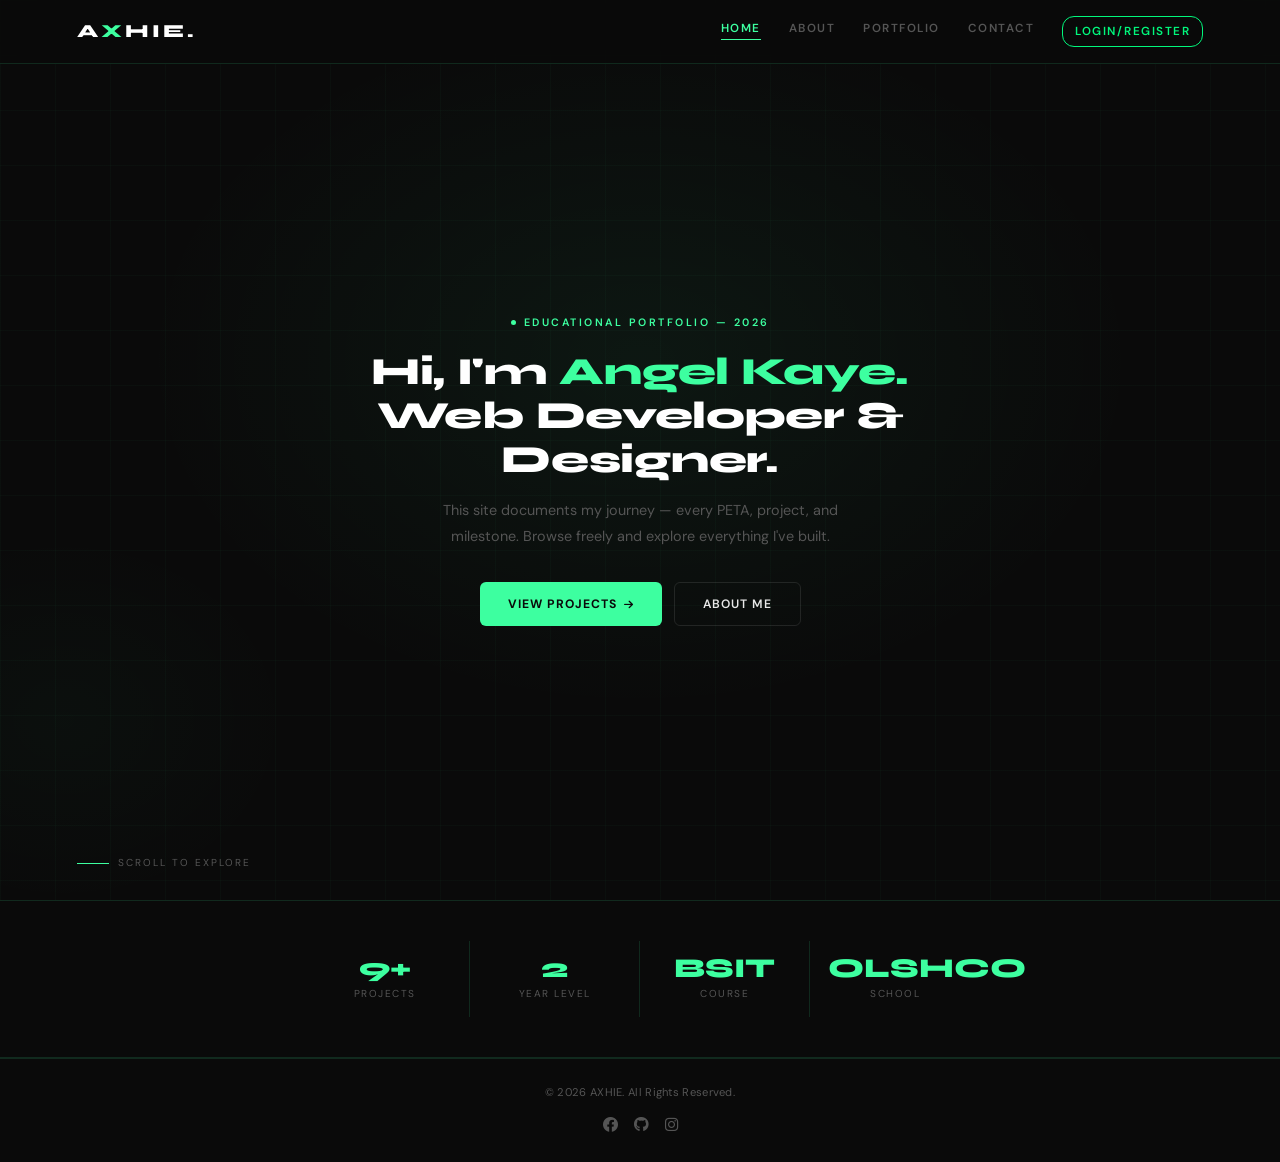
==== index.html @ a35c0988 "Fix: move files to root, remove nested folder" ====
<!DOCTYPE html>
<html lang="en">
<head>
  <meta charset="UTF-8">
  <meta name="viewport" content="width=device-width, initial-scale=1.0">
  <title>AXHIE — Home</title>
  <link rel="stylesheet" href="style.css">
  <link rel="stylesheet" href="https://cdnjs.cloudflare.com/ajax/libs/font-awesome/6.0.0/css/all.min.css">
</head>
<body>

  <nav class="navbar">
    <div class="logo">A<span>X</span>HIE.</div>
    <button class="menu-toggle" id="mobile-menu" aria-label="Menu">
      <i class="fas fa-bars"></i>
    </button>
    <ul id="nav-list">
      <li><a href="index.html" class="active">Home</a></li>
      <li><a href="about.html">About</a></li>
      <li><a href="portfolio.html">Portfolio</a></li>
      <li><a href="contact.html">Contact</a></li>
      <li><a href="register.html" class="login-btn" id="authBtn">Login/Register</a></li>
    </ul>
  </nav>

  <section class="main main-center">
    <div class="hero-bg"></div>

    <div class="info info-center">
      <div class="eyebrow">
        <span class="eyebrow-dot"></span>
        Educational Portfolio — 2026
      </div>
      <h1>Hi, I'm <span>Angel Kaye.</span><br>Web Developer &amp; Designer.</h1>
      <p>This site documents my journey — every PETA, project, and milestone. Browse freely and explore everything I've built.</p>
      <div class="hero-actions hero-actions-center">
        <a href="portfolio.html" class="btn-primary">
          View Projects <i class="fas fa-arrow-right"></i>
        </a>
        <a href="about.html" class="btn-outline">About Me</a>
      </div>
    </div>

    <div class="scroll-hint">
      <div class="scroll-line"></div>
      Scroll to explore
    </div>
  </section>

  <div class="stats-strip">
    <div class="stat-item">
      <div class="stat-num">9+</div>
      <div class="stat-label">Projects</div>
    </div>
    <div class="stat-item">
      <div class="stat-num">2</div>
      <div class="stat-label">Year Level</div>
    </div>
    <div class="stat-item">
      <div class="stat-num">BSIT</div>
      <div class="stat-label">Course</div>
    </div>
    <div class="stat-item">
      <div class="stat-num">OLSHCO</div>
      <div class="stat-label">School</div>
    </div>
  </div>

  <footer>
    <p>&copy; 2026 AXHIE. All Rights Reserved.</p>
    <div class="socials">
      <a href="https://www.facebook.com/profile.php?id=61567807212645" target="_blank" rel="noopener" aria-label="Facebook">
        <i class="fab fa-facebook"></i>
      </a>
      <a href="https://github.com/kxaehyy" target="_blank" rel="noopener" aria-label="GitHub">
        <i class="fab fa-github"></i>
      </a>
      <a href="https://www.instagram.com/ngl.ky" target="_blank" rel="noopener" aria-label="Instagram">
        <i class="fab fa-instagram"></i>
      </a>
    </div>
  </footer>

  <script>
    document.addEventListener("DOMContentLoaded", () => {
      const observer = new IntersectionObserver(entries => {
        entries.forEach((e, i) => {
          if (e.isIntersecting) {
            setTimeout(() => {
              e.target.style.opacity = "1";
              e.target.style.transform = "translateY(0)";
            }, i * 80);
            observer.unobserve(e.target);
          }
        });
      }, { threshold: 0.1 });

      document.querySelectorAll(".stat-item").forEach(el => {
        el.style.opacity = "0";
        el.style.transform = "translateY(16px)";
        el.style.transition = "opacity 0.5s ease, transform 0.5s ease";
        observer.observe(el);
      });
    });
  </script>
  <script src="script.js"></script>
</body>
</html>
---- style.css ----
@import url('https://fonts.googleapis.com/css2?family=DM+Sans:ital,wght@0,300;0,400;0,500;0,600;1,400&family=Syne:wght@700;800&display=swap');

:root {
  --black:       #0a0a0a;
  --dark:        #101010;
  --surface:     #161616;
  --surface2:    #1c1c1c;
  --mint:        #3dffa0;
  --mint-dim:    #1a7a4a;
  --mint-soft:   rgba(61, 255, 160, 0.07);
  --mint-border: rgba(61, 255, 160, 0.13);
  --text:        #e8e8e8;
  --muted:       #555;
  --white:       #ffffff;
}

*, *::before, *::after { margin: 0; padding: 0; box-sizing: border-box; }
html { scroll-behavior: smooth; }

body {
    background: var(--black);
    color: var(--text);
    font-family: 'DM Sans', sans-serif;
    font-size: 14px;
    line-height: 1.65;
    overflow-x: hidden;
    -webkit-font-smoothing: antialiased;
}

.navbar {
    position: fixed; 
    top: 0; 
    width: 100%;
    padding: 16px 6%;
    display: flex; 
    justify-content: space-between; 
    align-items: center;
    background: rgba(10,10,10,0.92);
    backdrop-filter: blur(18px);
    z-index: 1000;
    border-bottom: 1px solid var(--mint-border);
}

.logo {
    font-family: 'Syne', sans-serif;
    font-size: 1.15rem; font-weight: 800;
    letter-spacing: 3px; color: var(--white); text-decoration: none;
}

.logo span { 
    color: var(--mint); 
}

.navbar ul { 
    display: flex; 
    gap: 28px; 
    list-style: none;
}

.navbar ul li a {
    color: var(--muted); 
    font-size: 0.73rem; 
    font-weight: 600;
    letter-spacing: 1.5px; 
    text-transform: uppercase;
    text-decoration: none; 
    position: relative; 
    transition: color 0.25s;
}

.navbar ul li a.login-btn {
    color: #01f77c;
    border: 1.5px solid #01f77c;
    padding: 5px 12px;
    border-radius: 12px;
    display: inline-flex;
    align-items: center;
    gap: 5px;
    transition: 0.3s ease;
}

.navbar ul li a.login-btn:hover {
    background-color: #01f77c;
    color: #1a1a1a;
}

.navbar ul li a.login-btn::after { display: none; }

.navbar ul li a::after {
    content: ''; 
    position: absolute; 
    bottom: -4px; left: 0;
    width: 0; 
    height: 1px; 
    background: var(--mint); 
    transition: width 0.3s;
}

.navbar ul li a:hover,
.navbar ul li a.active { 
    color: var(--mint); 
}

.navbar ul li a:hover::after,
.navbar ul li a.active::after { 
    width: 100%; 
}

.menu-toggle {
    display: none; 
    background: none; 
    border: none;
    color: var(--text); 
    font-size: 1rem; 
    cursor: pointer; 
    padding: 4px;
}

.main {
    min-height: 100vh;
    display: flex;
    flex-direction: column;
    justify-content: center;
    align-items: center;
    text-align: center;
    padding: 120px 6% 80px;
    position: relative; overflow: hidden;
}

.hero-bg {
    position: absolute; 
    inset: 0; 
    pointer-events: none;
    background:
      radial-gradient(ellipse 60% 60% at 50% 40%, rgba(61,255,160,0.055) 0%, transparent 65%),
      radial-gradient(ellipse 30% 35% at 5%  80%, rgba(61,255,160,0.025) 0%, transparent 60%);
}

.hero-bg::before {
    content: ''; 
    position: absolute; 
    inset: 0;
    background-image:
      linear-gradient(rgba(61,255,160,0.022) 1px, transparent 1px),
      linear-gradient(90deg, rgba(61,255,160,0.022) 1px, transparent 1px);
    background-size: 55px 55px;
}

.info {
    z-index: 1;
    max-width: 620px;
    display: flex; 
    flex-direction: column; 
    align-items: center;
    animation: fadeUp 0.8s ease both;
}

.info h1 {
    font-family: 'Syne', sans-serif;
    font-size: 2.4rem; 
    font-weight: 800;
    line-height: 1.15; 
    letter-spacing: -0.3px;
    color: var(--white); 
    margin-bottom: 16px;
}

.info h1 span { 
    color: var(--mint); 
}

.info > p {
    font-size: 0.9rem; 
    line-height: 1.8;
    color: var(--muted); 
    max-width: 460px; 
    margin-bottom: 32px;
}

.hero-actions {
    display: flex; 
    gap: 12px; 
    flex-wrap: wrap; 
    justify-content: center;
}

.scroll-hint {
    position: absolute; 
    bottom: 28px; 
    left: 6%;
    display: flex; 
    align-items: center; 
    gap: 9px;
    color: var(--muted); 
    font-size: 0.63rem;
    letter-spacing: 2px; 
    text-transform: uppercase; 
    z-index: 1;
}

.scroll-line {
    width: 32px; 
    height: 1px; 
    background: var(--mint);
    animation: scrollPulse 2s ease-in-out infinite;
}

.about-hero {
    min-height: 100vh;
    display: grid;
    grid-template-columns: 1fr 380px;
    align-items: center;
    gap: 60px;
    padding: 120px 6% 72px;
    position: relative; overflow: hidden;
}

.about-hero::before {
    content: ''; 
    position: absolute; 
    inset: 0;
    background:
      radial-gradient(ellipse 55% 60% at 78% 45%, rgba(61,255,160,0.055) 0%, transparent 65%),
      radial-gradient(ellipse 30% 35% at 5%  80%, rgba(61,255,160,0.025) 0%, transparent 60%);
    pointer-events: none;
}

.about-hero::after {
    content: ''; 
    position: absolute; 
    inset: 0;
    background-image:
      linear-gradient(rgba(61,255,160,0.02) 1px, transparent 1px),
      linear-gradient(90deg, rgba(61,255,160,0.02) 1px, transparent 1px);
    background-size: 55px 55px; pointer-events: none;
}

.about-intro {
    z-index: 1; 
    animation: fadeUp 0.8s ease both;
}

.about-intro h1 {
    font-family: 'Syne', sans-serif;
    font-size: 2.2rem; 
    font-weight: 800;
    color: var(--white); 
    line-height: 1.12;
    letter-spacing: -0.3px; 
    margin-bottom: 8px;
}

.about-intro h1 span { 
    color: var(--mint); 
}

.about-intro .school-tag {
    display: inline-flex; 
    align-items: center; 
    gap: 7px;
    font-size: 0.7rem; 
    font-weight: 600; 
    letter-spacing: 2px;
    text-transform: uppercase; 
    color: var(--mint);
    opacity: 0.8; 
    margin-bottom: 22px;
}

.about-intro p {
    font-size: 0.88rem; 
    line-height: 1.85;
    color: var(--muted); 
    max-width: 480px; 
    margin-bottom: 14px;
}

.about-intro .hero-actions {  
    margin-top: 28px; 
    justify-content: flex-start; 
}

.about-visual {
    position: relative;
    display: flex; 
    justify-content: center; 
    align-items: center;
    z-index: 1; 
    animation: fadeUp 1s ease 0.2s both;
}

.about-photo-wrap {
    position: relative;  
    width: 290px; 
    height: 340px;
}

.about-photo-wrap::before,
.about-photo-wrap::after {
    content: ''; 
    position: absolute;
    width: 22px; 
    height: 22px;
    border-color: var(--mint); 
    border-style: solid;
    z-index: 2; 
    pointer-events: none;
}
.about-photo-wrap::before { 
    top: -6px; 
    left: -6px; 
    border-width: 2px 0 0 2px; 
}

.about-photo-wrap::after  { 
    bottom: -6px; 
    right: -6px; 
    border-width: 0 2px 2px 0; 
}

.about-photo-ring {
    position: absolute; 
    inset: 0;
    border-radius: 12px; 
    border: 1px solid var(--mint-border);
    pointer-events: none; 
    z-index: 1;
}

.about-photo-ring::before,
.about-photo-ring::after {
    content: ''; 
    position: absolute;
    width: 22px; 
    height: 22px;
    border-color: var(--mint); 
    border-style: solid;
}

.about-photo-ring::before { 
    top: -7px; 
    right: -7px; 
    border-width: 2px 2px 0 0; 
}

.about-photo-ring::after  { 
    bottom: -7px; 
    left: -7px; 
    border-width: 0 0 2px 2px; 
}

.about-photo-wrap img {
    width: 100%; 
    height: 100%;
    object-fit: cover; 
    object-position: top center;
    border-radius: 10px; 
    filter: grayscale(5%);
    transition: filter 0.4s, transform 0.4s;
    position: relative; 
    z-index: 1; 
    display: block;
}

.about-photo-wrap:hover img { 
    filter: grayscale(0%); 
    transform: scale(1.02); 
}

.about-chip {
    position: absolute;
    display: flex; 
    align-items: center; 
    gap: 8px;
    padding: 8px 14px;
    background: var(--surface); 
    border: 1px solid var(--mint-border);
    border-radius: 100px;
    font-size: 0.7rem; 
    font-weight: 600; 
    color: var(--text);
    white-space: nowrap; 
    z-index: 3;
    box-shadow: 0 8px 24px rgba(0,0,0,0.5);
    animation: floatChip 4s ease-in-out infinite;
}

.about-chip i { 
    color: var(--mint); 
    font-size: 0.68rem; 
}

.about-chip-top { 
    top: -20px; 
    left: -60px; 
    animation-delay: 0s; 
}

.about-chip-bottom { 
    bottom: -20px; 
    right: -44px; 
    animation-delay: 2s; 
}

.skills-section { 
    padding: 80px 6%; 
    background: var(--dark);
}

.skills-grid {
    display: grid;
    grid-template-columns: repeat(3, 1fr);
    gap: 14px; 
    margin-top: 40px;
}

.skill-card {
    background: var(--surface);
    border: 1px solid rgba(255,255,255,0.04);
    border-radius: 10px; 
    padding: 24px 20px;
    transition: all 0.28s; 
    position: relative; 
    overflow: hidden;
}

.skill-card::after {
    content: ''; 
    position: absolute; 
    top: 0; 
    left: 0;
    width: 3px; 
    height: 100%; 
    background: var(--mint);
    opacity: 0; 
    transition: opacity 0.3s;
}

.skill-card:hover { 
    border-color: var(--mint-border); 
    transform: translateY(-3px); 
    box-shadow: 0 12px 32px rgba(0,0,0,0.4); 
}

.skill-card:hover::after { 
    opacity: 1; 
}

.skill-top {
    display: flex; 
    align-items: center;
    justify-content: space-between; 
    margin-bottom: 14px;
}

.skill-icon-wrap {
    width: 36px; height: 36px;
    background: var(--mint-soft); 
    border: 1px solid var(--mint-border);
    border-radius: 8px;
    display: flex; 
    align-items: center; 
    justify-content: center;
    font-size: 1rem; 
    color: var(--mint);
}

.skill-pct {
    font-family: 'Syne', sans-serif;
    font-size: 1.2rem; 
    font-weight: 800; 
    color: var(--mint); 
    line-height: 1;
}

.skill-card h3 {
    font-family: 'Syne', sans-serif;
    font-size: 0.8rem; 
    font-weight: 700; 
    color: var(--white); 
    margin-bottom: 12px;
}

.skill-bar-bg {
    height: 3px; 
    background: rgba(255,255,255,0.06);
    border-radius: 3px; 
    overflow: hidden;
}

.skill-bar {
    height: 100%;
    background: linear-gradient(90deg, var(--mint-dim), var(--mint));
    border-radius: 3px; 
    width: 0;
    transition: width 1.3s cubic-bezier(0.4,0,0.2,1);
}

.skill-bar.animate { 
    width: var(--w); 
}

.interests-section { 
    padding: 72px 6% 80px; 
}

.interests-grid {
    display: flex; 
    flex-wrap: wrap; 
    gap: 10px; 
    margin-top: 36px;
}

.interest-pill {
    display: inline-flex;
    align-items: center;
    gap: 7px;
    padding: 9px 16px;
    background: var(--surface);
    border: 1px solid rgba(255, 255, 255, 0.05);
    border-radius: 100px;
    font-size: 0.76rem;
    color: var(--muted);
    font-weight: 500;
    transition: all 0.24s;
    cursor: default;
}

.interest-pill i {
    color: var(--mint);
    font-size: 0.68rem;
}

.interest-pill:hover {
    background: var(--mint);
    color: var(--black);
    border-color: var(--mint);
}

.interest-pill:hover i {
    color: var(--black);
}

.eyebrow {
    display: inline-flex;
    align-items: center;
    gap: 8px;
    font-size: 0.67rem;
    font-weight: 600;
    letter-spacing: 2.5px;
    text-transform: uppercase;
    color: var(--mint);
    margin-bottom: 18px;
}

.eyebrow-dot {
    width: 5px;
    height: 5px;
    border-radius: 50%;
    background: var(--mint);
    animation: pulse 2s ease-in-out infinite;
}

.section-label {
    display: flex;
    align-items: center;
    gap: 9px;
    font-size: 0.65rem;
    font-weight: 600;
    letter-spacing: 3px;
    text-transform: uppercase;
    color: var(--mint);
    margin-bottom: 8px;
}

.section-label::before {
    content: '';
    width: 18px;
    height: 1px;
    background: var(--mint);
}

.section-title {
    font-family: 'Syne', sans-serif;
    font-size: 1.9rem;
    font-weight: 800;
    letter-spacing: -0.2px;
    color: var(--white);
    line-height: 1.15;
    margin-bottom: 40px;
}

.section-title span {
    color: var(--mint);
}

.btn-primary {
    display: inline-flex;
    align-items: center;
    gap: 7px;
    padding: 11px 28px;
    background: var(--mint);
    color: var(--black);
    font-family: 'DM Sans', sans-serif;
    font-size: 0.76rem;
    font-weight: 700;
    letter-spacing: 1px;
    text-transform: uppercase;
    text-decoration: none;
    border-radius: 6px;
    transition: all 0.28s;
}

.btn-primary i {
    font-size: 0.65rem;
}

.btn-primary:hover {
    background: #fff;
    transform: translateY(-2px);
    box-shadow: 0 8px 22px rgba(61, 255, 160, 0.18);
}

.btn-outline {
    display: inline-flex;
    align-items: center;
    gap: 7px;
    padding: 11px 28px;
    background: transparent;
    color: var(--text);
    font-family: 'DM Sans', sans-serif;
    font-size: 0.76rem;
    font-weight: 600;
    letter-spacing: 1px;
    text-transform: uppercase;
    text-decoration: none;
    border: 1px solid rgba(255, 255, 255, 0.1);
    border-radius: 6px;
    transition: all 0.28s;
}

.btn-outline:hover {
    border-color: var(--mint);
    color: var(--mint);
    transform: translateY(-2px);
}

.stats-strip {
    display: flex;
    justify-content: center;
    flex-wrap: wrap;
    padding: 40px 6%;
    border-top: 1px solid var(--mint-border);
    border-bottom: 1px solid var(--mint-border);
}

.stat-item {
    flex: 1;
    text-align: center;
    padding: 14px 18px;
    border-right: 1px solid var(--mint-border);
    max-width: 170px;
    min-width: 110px;
}

.stat-item:last-child {
    border-right: none;
}

.stat-num {
    font-family: 'Syne', sans-serif;
    font-size: 1.7rem;
    font-weight: 800;
    color: var(--mint);
    line-height: 1;
    margin-bottom: 4px;
}

.stat-label {
    font-size: 0.63rem;
    color: var(--muted);
    letter-spacing: 1.5px;
    text-transform: uppercase;
}

.philosophy {
    text-align: center;
    padding: 40px 36px;
    background: var(--mint-soft);
    border: 1px solid var(--mint-border);
    border-radius: 10px;
}

.philosophy h4 {
    font-family: 'Syne', sans-serif;
    font-size: 0.63rem;
    color: var(--mint);
    text-transform: uppercase;
    letter-spacing: 3px;
    margin-bottom: 10px;
}

.philosophy p {
    font-size: 0.92rem;
    font-style: italic;
    color: var(--text);
    line-height: 1.7;
    max-width: 520px;
    margin: 0 auto;
}

.portfolio-header {
    padding: 130px 6% 56px;
    background: var(--dark);
    position: relative;
    overflow: hidden;
}

.portfolio-header::before {
    content: '';
    position: absolute;
    inset: 0;
    background: radial-gradient(ellipse 50% 60% at 90% 50%, rgba(61, 255, 160, 0.05) 0%, transparent 65%);
    pointer-events: none;
}

.portfolio-header::after {
    content: '';
    position: absolute;
    inset: 0;
    background-image: 
        linear-gradient(rgba(61, 255, 160, 0.02) 1px, transparent 1px),
        linear-gradient(90deg, rgba(61, 255, 160, 0.02) 1px, transparent 1px);
    background-size: 55px 55px;
    pointer-events: none;
}

.portfolio-header-inner {
    position: relative;
    z-index: 1;
    max-width: 620px;
}

.portfolio-header h1 {
    font-family: 'Syne', sans-serif;
    font-size: 2.2rem;
    font-weight: 800;
    color: var(--white);
    line-height: 1.1;
    margin-bottom: 12px;
}

.portfolio-header h1 span {
    color: var(--mint);
}

.portfolio-header p {
    font-size: 0.88rem;
    color: var(--muted);
    line-height: 1.8;
    max-width: 480px;
}

.projects {
    padding: 40px 6% 80px;
    background: var(--dark);
}

.portfolio-grid {
    display: grid;
    grid-template-columns: repeat(3, 1fr);
    gap: 18px;
}

.project-card {
    display: flex;
    flex-direction: column;
    position: relative;
    background: var(--surface);
    border: 1px solid rgba(255, 255, 255, 0.04);
    border-radius: 12px;
    overflow: hidden;
    transition: all 0.32s;
}

.project-card::before {
    content: '';
    position: absolute;
    top: 0;
    left: 0;
    width: 100%;
    height: 2px;
    background: linear-gradient(90deg, transparent, var(--mint), transparent);
    opacity: 0;
    transition: opacity 0.3s;
    z-index: 2;
}

.project-card:hover {
    border-color: var(--mint-border);
    transform: translateY(-5px);
    box-shadow: 0 18px 48px rgba(0, 0, 0, 0.55);
}

.project-card:hover::before {
    opacity: 1;
}

.p-carousel {
    position: relative;
    width: 100%;
    height: 185px;
    overflow: hidden;
    background: #0d0d0d;
    cursor: zoom-in;
    display: flex;
    align-items: center;
    justify-content: center;
}

.p-carousel-track {
    display: flex;
    width: 100%;
    height: 100%;
    transition: transform 0.38s cubic-bezier(0.4,0,0.2,1);
}

.p-carousel-slide {
    min-width: 100%;
    height: 100%;
    flex-shrink: 0;
    display: flex;
    align-items: center;
    justify-content: center;
    overflow: hidden;
}

.p-carousel-slide img {
    display: block;
    width: 100%;
    height: 100%;
    object-fit: cover;
    object-position: center center;
    filter: brightness(0.72);
    transition: filter 0.4s, transform 0.5s;
}

.project-card:hover .p-carousel-slide img {
    filter: brightness(0.9);
    transform: scale(1.04);
}

.p-carousel-overlay {
    position: absolute;
    inset: 0;
    display: flex;
    align-items: center;
    justify-content: center;
    background: rgba(0,0,0,0.28);
    opacity: 0;
    transition: opacity 0.3s;
    pointer-events: none;
}

.p-carousel:hover .p-carousel-overlay { opacity: 1; }

.p-carousel-overlay i {
    font-size: 1.5rem;
    color: var(--mint);
    filter: drop-shadow(0 0 8px rgba(61,255,160,0.6));
}

.p-arrow {
    position: absolute;
    top: 50%;
    transform: translateY(-50%);
    z-index: 5;
    width: 28px;
    height: 28px;
    background: rgba(0,0,0,0.68);
    border: 1px solid rgba(255,255,255,0.14);
    border-radius: 50%;
    display: flex;
    align-items: center;
    justify-content: center;
    cursor: pointer;
    font-size: 0.58rem;
    color: #fff;
    opacity: 0;
    transition: opacity 0.2s, background 0.2s, border-color 0.2s;
}

.p-carousel:hover .p-arrow { 
    opacity: 1; 
}

.p-arrow:hover { 
    background: var(--mint); 
    color: var(--black); 
    border-color: var(--mint); 
}

.p-arrow.prev { 
    left: 8px; 
}

.p-arrow.next { 
    right: 8px; 
}

.p-dots {
    position: absolute;
    bottom: 8px;
    left: 50%;
    transform: translateX(-50%);
    display: flex;
    gap: 5px;
    z-index: 5;
    pointer-events: none;
}

.p-dot {
    width: 5px;
    height: 5px;
    border-radius: 50%;
    background: rgba(255,255,255,0.32);
    transition: background 0.25s, transform 0.25s;
}

.p-dot.active { 
    background: var(--mint); 
    transform: scale(1.4); 
}

.p-count {
    position: absolute;
    top: 8px;
    right: 8px;
    z-index: 5;
    padding: 2px 7px;
    background: rgba(0,0,0,0.62);
    border: 1px solid rgba(255,255,255,0.1);
    border-radius: 4px;
    font-size: 0.58rem;
    color: rgba(255,255,255,0.68);
    pointer-events: none;
}

.p-img {
    position: relative;
    width: 100%;
    height: 185px;
    overflow: hidden;
    background: #0d0d0d;
    cursor: zoom-in;
    display: flex;
    align-items: center;
    justify-content: center;
}

.p-img img {
    display: block;
    width: 100%;
    height: 100%;
    object-fit: cover;
    object-position: center center;
    filter: brightness(0.72);
    transition: transform 0.5s, filter 0.4s;
}

.project-card:hover .p-img img {
    transform: scale(1.05);
    filter: brightness(0.9);
}

.p-img-overlay {
    position: absolute;
    inset: 0;
    display: flex;
    align-items: center;
    justify-content: center;
    background: rgba(0, 0, 0, 0.3);
    opacity: 0;
    transition: opacity 0.3s;
}

.p-img:hover .p-img-overlay {
    opacity: 1;
}

.p-img-overlay i {
    font-size: 1.5rem;
    color: var(--mint);
    filter: drop-shadow(0 0 8px rgba(61, 255, 160, 0.6));
}

.p-info {
    flex: 1;
    display: flex;
    flex-direction: column;
    gap: 8px;
    padding: 20px;
}

.peta-badge {
    display: inline-block;
    padding: 2px 9px;
    background: var(--mint-soft);
    color: var(--mint);
    border: 1px solid var(--mint-border);
    border-radius: 3px;
    font-size: 0.6rem;
    font-weight: 700;
    letter-spacing: 1px;
    text-transform: uppercase;
}

.peta-code {
    font-size: 0.6rem;
    font-weight: 700;
    letter-spacing: 1px;
    text-transform: uppercase;
    color: var(--muted);
}

.p-info h2 {
    font-family: 'Syne', sans-serif;
    font-size: 0.84rem;
    font-weight: 700;
    color: var(--white);
    letter-spacing: 0.2px;
    text-transform: uppercase;
    margin: 0;
}

.description {
    display: none;
    margin: 0;
    font-size: 0.78rem;
    color: var(--muted);
    line-height: 1.7;
}

.description.active {
    display: block;
    animation: fadeUp 0.3s ease;
}

.show-more {
    align-self: flex-start;
    padding: 5px 16px;
    background: transparent;
    color: var(--mint);
    border: 1px solid var(--mint-border);
    border-radius: 4px;
    cursor: pointer;
    font-family: 'DM Sans', sans-serif;
    font-size: 0.68rem;
    font-weight: 600;
    letter-spacing: 1px;
    text-transform: uppercase;
    transition: all 0.22s;
}

.show-more:hover {
    background: var(--mint);
    color: var(--black);
    border-color: var(--mint);
}

.card-links {
    display: flex;
    flex-wrap: wrap;
    gap: 7px;
    margin-top: auto;
    padding-top: 12px;
    border-top: 1px solid rgba(255, 255, 255, 0.04);
}

.card-link {
    display: inline-flex;
    align-items: center;
    gap: 5px;
    padding: 6px 13px;
    font-family: 'DM Sans', sans-serif;
    font-size: 0.68rem;
    font-weight: 700;
    letter-spacing: 0.5px;
    text-transform: uppercase;
    text-decoration: none;
    border-radius: 4px;
    transition: all 0.22s;
}

.card-link.primary {
    background: var(--mint);
    color: var(--black);
    border: 1px solid var(--mint);
}

.card-link.primary:hover {
    background: #fff;
    border-color: #fff;
}

.card-link.secondary {
    background: transparent;
    color: var(--muted);
    border: 1px solid rgba(255, 255, 255, 0.07);
}

.card-link.secondary:hover {
    border-color: var(--mint);
    color: var(--mint);
}


.collection-section {
    padding: 72px 6% 80px;
    background: var(--black);
}

.collection-grid {
    display: grid;
    grid-template-columns: repeat(2, 1fr);
    gap: 18px;
    margin-top: 40px;
}

.collection-grid--unified {
      display: grid;
      grid-template-columns: 1fr 1fr;
      gap: 24px;
      align-items: start;
}

@media (max-width: 768px) {
    .collection-grid--unified { grid-template-columns: 1fr; }
}



.media-box {
    display: flex;
    flex-direction: column;
    gap: 16px;
    padding: 24px;
    background: var(--surface);
    border: 1px solid var(--mint-border);
    border-radius: 12px;
    transition: border-color 0.28s, transform 0.28s;
}

.media-box:hover {
    border-color: rgba(61, 255, 160, 0.28);
    transform: translateY(-3px);
}

.media-box-header {
    display: flex;
    align-items: center;
    gap: 12px;
}

.media-box-icon {
    display: flex;
    align-items: center;
    justify-content: center;
    width: 36px;
    height: 36px;
    flex-shrink: 0;
    background: var(--mint-soft);
    border: 1px solid var(--mint-border);
    border-radius: 8px;
    font-size: 0.88rem;
    color: var(--mint);
}

.media-box-header-text h2 {
    margin: 0;
    font-family: 'Syne', sans-serif;
    font-size: 0.82rem;
    font-weight: 700;
    color: var(--white);
    letter-spacing: 0.5px;
    text-transform: uppercase;
}

.media-box-header-text p {
    margin: 0;
    font-size: 0.67rem;
    color: var(--muted);
}

.music-meta h3 {
    margin-bottom: 2px;
    font-size: 0.84rem;
    font-weight: 600;
    color: var(--text);
}

.music-meta p {
    font-size: 0.7rem;
    color: var(--muted);
}

.media-box video {
    display: block;
    width: 100%;
    height: 260px;
    object-fit: contain;
    background: #000;
    border: 1px solid rgba(255, 255, 255, 0.06);
    border-radius: 8px;
}

.media-box audio {
    width: 100%;
    filter: invert(1) hue-rotate(95deg) saturate(2) brightness(0.9);
}

.vid-dropdown-bar {
    display: flex;
    align-items: center;
    gap: 10px;
    padding-top: 12px;
    border-top: 1px solid rgba(255, 255, 255, 0.07);
    flex-wrap: wrap;
}

.vid-dropdown-label {
    display: flex;
    align-items: center;
    gap: 6px;
    font-size: 0.72rem;
    font-weight: 700;
    letter-spacing: 0.5px;
    text-transform: uppercase;
    color: var(--muted);
    white-space: nowrap;
}

.vid-dropdown-label i {
    color: var(--mint);
    font-size: 0.68rem;
}

.vid-select {
    flex: 1;
    background: var(--surface2);
    border: 1px solid var(--mint-border);
    border-radius: 6px;
    color: var(--text);
    font-family: 'DM Sans', sans-serif;
    font-size: 0.75rem;
    padding: 7px 10px;
    cursor: pointer;
    outline: none;
    min-width: 0;
    transition: border-color 0.25s;
}

.vid-select:focus,
.vid-select:hover {
    border-color: rgba(61, 255, 160, 0.45);
}

.media-box--audio {
    gap: 0;
}

.audio-track {
    display: flex;
    flex-direction: column;
    gap: 10px;
    padding: 16px 0;
    border-bottom: 1px solid rgba(255, 255, 255, 0.06);
}

.audio-track:first-of-type {
    padding-top: 4px;
}

.audio-track:last-child {
    border-bottom: none;
    padding-bottom: 0;
}

.audio-track.hidden-track { 
    display: none; 
}

.audio-track.hidden-track.revealed {
    display: flex;
    animation: fadeUp 0.3s ease;
}

.audio-track-meta {
    display: flex;
    align-items: center;
    gap: 12px;
}

.audio-track-num {
    font-family: 'Syne', sans-serif;
    font-size: 1.3rem;
    font-weight: 800;
    color: var(--mint);
    opacity: 0.4;
    min-width: 32px;
    line-height: 1;
}

.audio-track-meta h3 {
    margin: 0 0 2px;
    font-size: 0.9rem;
    font-weight: 600;
    color: var(--text);
}

.audio-track-meta p {
    margin: 0;
    font-size: 0.72rem;
    color: var(--muted);
}

.audio-track audio {
    width: 100%;
    filter: invert(1) hue-rotate(95deg) saturate(2) brightness(0.9);
}

.music-show-more-btn i {
    font-size: 0.6rem;
    transition: transform 0.25s;
}
    
.music-show-more-btn.open i { 
    transform: rotate(180deg); }

.lightbox {
    position: fixed;
    inset: 0;
    z-index: 9999;
    display: flex;
    align-items: center;
    justify-content: center;
    background: rgba(0, 0, 0, 0.88);
    backdrop-filter: blur(10px);
    opacity: 0;
    pointer-events: none;
    transition: opacity 0.28s;
}

.lightbox.open {
    opacity: 1;
    pointer-events: all;
}

.lightbox-inner {
    position: relative;
    max-width: 85vw;
    max-height: 85vh;
    overflow: hidden;
    background: var(--surface);
    border: 1px solid var(--mint-border);
    border-radius: 14px;
    box-shadow: 0 32px 80px rgba(0, 0, 0, 0.8);
    transform: scale(0.92);
    transition: transform 0.28s cubic-bezier(0.4, 0, 0.2, 1);
}

.lightbox.open .lightbox-inner {
    transform: scale(1);
}

.lightbox-img {
    display: block;
    width: auto;
    height: auto;
    max-width: 85vw;
    max-height: 75vh;
    object-fit: contain;
}

.lightbox-caption {
    display: flex;
    align-items: center;
    justify-content: space-between;
    gap: 16px;
    padding: 14px 20px;
    background: var(--dark);
    border-top: 1px solid rgba(255, 255, 255, 0.05);
}

.lb-left {
    display: flex;
    flex-direction: column;
    gap: 3px;
}

.lb-title {
    font-family: 'Syne', sans-serif;
    font-size: 0.8rem;
    font-weight: 700;
    color: var(--white);
    text-transform: uppercase;
}

.lb-code {
    font-size: 0.63rem;
    color: var(--muted);
    letter-spacing: 1px;
}

.lb-counter {
    font-size: 0.63rem;
    color: var(--muted);
    letter-spacing: 1px;
}

.lightbox-close {
    position: absolute;
    top: 10px;
    right: 12px;
    z-index: 10;
    display: flex;
    align-items: center;
    justify-content: center;
    width: 30px;
    height: 30px;
    background: rgba(0, 0, 0, 0.6);
    border: 1px solid rgba(255, 255, 255, 0.1);
    border-radius: 50%;
    cursor: pointer;
    font-size: 0.8rem;
    color: var(--text);
    transition: all 0.2s;
}

.lightbox-close:hover {
    background: #ff5555;
    border-color: #ff5555;
    color: #fff;
}

.lightbox-prev,
.lightbox-next {
    position: absolute;
    top: 50%;
    transform: translateY(-50%);
    z-index: 10;
    width: 38px;
    height: 38px;
    background: rgba(0,0,0,0.62);
    border: 1px solid rgba(255,255,255,0.18);
    border-radius: 50%;
    display: flex;
    align-items: center;
    justify-content: center;
    cursor: pointer;
    font-size: 0.8rem;
    color: #fff;
    transition: all 0.22s;
}

.lightbox-prev { left: 14px; right: auto; }
.lightbox-next { right: 14px; left: auto; }

.lightbox-prev:hover,
.lightbox-next:hover {
    background: var(--mint);
    color: var(--black);
    border-color: var(--mint);
}

.lightbox-hint {
    position: absolute;
    bottom: -30px;
    left: 50%;
    font-size: 0.62rem;
    color: rgba(255, 255, 255, 0.22);
    letter-spacing: 1.5px;
    text-transform: uppercase;
    white-space: nowrap;
    transform: translateX(-50%);
}

.contact-section {
    position: relative;
    min-height: 100vh;
    padding: 120px 6% 80px;
    overflow: hidden;
}

.contact-bg {
    position: absolute;
    inset: 0;
    background: 
        radial-gradient(ellipse 50% 50% at 85% 18%, rgba(61, 255, 160, 0.05) 0%, transparent 65%),
        radial-gradient(ellipse 40% 40% at 10% 80%, rgba(61, 255, 160, 0.03) 0%, transparent 60%);
    pointer-events: none;
}

.contact-bg::before {
    content: '';
    position: absolute;
    inset: 0;
    background-image: 
        linear-gradient(rgba(61, 255, 160, 0.02) 1px, transparent 1px),
        linear-gradient(90deg, rgba(61, 255, 160, 0.02) 1px, transparent 1px);
    background-size: 55px 55px;
}

.contact-header {
    position: relative;
    z-index: 1;
    text-align: center;
    margin-bottom: 56px;
}

.contact-header h1 {
    font-family: 'Syne', sans-serif;
    font-size: 2.2rem;
    font-weight: 800;
    color: var(--white);
    margin-bottom: 10px;
}

.contact-header h1 span {
    color: var(--mint);
}

.contact-header p {
    max-width: 360px;
    margin: 0 auto;
    font-size: 0.86rem;
    color: var(--muted);
    line-height: 1.7;
}

.contact-wrapper {
    position: relative;
    z-index: 1;
    display: grid;
    grid-template-columns: 1fr 320px;
    gap: 36px;
    max-width: 960px;
    margin: 0 auto;
}

.contact-form-box {
    padding: 36px;
    background: var(--surface);
    border: 1px solid rgba(255, 255, 255, 0.05);
    border-radius: 12px;
    transition: border-color 0.3s;
}

.contact-form-box:hover {
    border-color: var(--mint-border);
}

.form-heading {
    padding-bottom: 14px;
    margin-bottom: 26px;
    border-bottom: 1px solid rgba(255, 255, 255, 0.05);
    font-family: 'Syne', sans-serif;
    font-size: 0.88rem;
    font-weight: 700;
    color: var(--white);
}

.input-group {
    margin-bottom: 20px;
}

.input-group label {
    display: block;
    margin-bottom: 8px;
    font-size: 0.68rem;
    font-weight: 600;
    color: var(--mint);
    text-transform: uppercase;
    letter-spacing: 1.5px;
}

.input-group label i {
    margin-right: 5px;
    opacity: 0.75;
}

.input-group input,
.input-group textarea {
    width: 100%;
    padding: 13px 16px;
    background: rgba(0, 0, 0, 0.3);
    border: 1px solid rgba(255, 255, 255, 0.07);
    border-radius: 8px;
    color: var(--text);
    font-family: 'DM Sans', sans-serif;
    font-size: 0.9rem;
    outline: none;
    resize: vertical;
    transition: border-color 0.3s, box-shadow 0.3s;
}

.input-group textarea {
    min-height: 140px;
}

.input-group input:focus,
.input-group textarea:focus {
    border-color: var(--mint);
    box-shadow: 0 0 0 3px rgba(61, 255, 160, 0.08);
}

.input-group input.error,
.input-group textarea.error {
    border-color: #ff5555;
}

.field-error {
    display: none;
    margin-top: 5px;
    font-size: 0.67rem;
    color: #ff5555;
}

.field-error.show {
    display: block;
}

.contact-btn {
    display: flex;
    align-items: center;
    justify-content: center;
    gap: 8px;
    width: 100%;
    padding: 14px;
    margin-top: 4px;
    background: var(--mint);
    color: var(--black);
    border: none;
    border-radius: 8px;
    font-family: 'DM Sans', sans-serif;
    font-size: 0.8rem;
    font-weight: 700;
    letter-spacing: 1.5px;
    text-transform: uppercase;
    cursor: pointer;
    transition: all 0.28s;
}

.contact-btn:hover {
    background: #fff;
    transform: translateY(-2px);
    box-shadow: 0 8px 22px rgba(61, 255, 160, 0.18);
}

.contact-btn:disabled {
    opacity: 0.55;
    cursor: not-allowed;
    transform: none;
}

.contact-details {
    display: flex;
    flex-direction: column;
    gap: 12px;
}

.availability {
    display: flex;
    align-items: center;
    gap: 10px;
    padding: 13px 16px;
    background: rgba(61, 255, 160, 0.05);
    border: 1px solid var(--mint-border);
    border-radius: 8px;
}

.avail-dot {
    flex-shrink: 0;
    width: 7px;
    height: 7px;
    background: var(--mint);
    border-radius: 50%;
    animation: pulse 2s ease-in-out infinite;
}

.availability p {
    font-size: 0.76rem;
    font-weight: 500;
    color: var(--mint);
}

.detail-card {
    display: flex;
    align-items: center;
    gap: 13px;
    padding: 16px 18px;
    background: var(--surface);
    border: 1px solid rgba(255, 255, 255, 0.04);
    border-radius: 9px;
    transition: all 0.24s;
}

.detail-card:hover {
    border-color: var(--mint-border);
    transform: translateX(4px);
}

.icon-box {
    display: flex;
    align-items: center;
    justify-content: center;
    flex-shrink: 0;
    width: 36px;
    height: 36px;
    background: var(--mint-soft);
    border: 1px solid var(--mint-border);
    border-radius: 7px;
    font-size: 0.82rem;
    color: var(--mint);
}

.text-box h3 {
    margin-bottom: 2px;
    font-size: 0.74rem;
    font-weight: 600;
    color: var(--white);
}

.text-box p {
    font-size: 0.72rem;
    color: var(--muted);
    line-height: 1.5;
}

.social-links {
    display: flex;
    flex-wrap: wrap;
    gap: 8px;
}

.social-links a {
    display: inline-flex;
    align-items: center;
    gap: 6px;
    padding: 8px 14px;
    background: var(--surface);
    color: var(--muted);
    font-family: 'DM Sans', sans-serif;
    font-size: 0.72rem;
    font-weight: 600;
    border: 1px solid rgba(255, 255, 255, 0.05);
    border-radius: 7px;
    text-decoration: none;
    transition: all 0.24s;
}

.social-links a:hover {
    background: var(--mint);
    color: var(--black);
    border-color: var(--mint);
}

.toast {
    position: fixed;
    bottom: 26px;
    right: 26px;
    z-index: 9999;
    display: flex;
    align-items: center;
    gap: 10px;
    padding: 12px 18px;
    background: var(--surface);
    border: 1px solid var(--mint);
    border-radius: 9px;
    font-size: 0.8rem;
    color: var(--text);
    opacity: 0;
    transform: translateY(80px);
    transition: all 0.4s cubic-bezier(0.4, 0, 0.2, 1);
    pointer-events: none;
}

.toast.show {
    opacity: 1;
    transform: translateY(0);
}

.toast i {
    color: var(--mint);
}

.form-section {
    position: relative;
    display: flex;
    align-items: center;
    justify-content: center;
    min-height: 100vh;
    padding: 40px 20px;
    overflow: hidden;
}

.form-section::before {
    content: '';
    position: absolute;
    inset: 0;
    background: radial-gradient(ellipse 60% 60% at 50% 50%, rgba(61, 255, 160, 0.05) 0%, transparent 70%);
    pointer-events: none;
}

.form-section::after {
    content: '';
    position: absolute;
    inset: 0;
    background-image: 
        linear-gradient(rgba(61, 255, 160, 0.02) 1px, transparent 1px),
        linear-gradient(90deg, rgba(61, 255, 160, 0.02) 1px, transparent 1px);
    background-size: 55px 55px;
    pointer-events: none;
}

.form-box {
    position: relative;
    z-index: 1;
    width: 100%;
    max-width: 400px;
    padding: 44px 40px;
    background: var(--surface);
    border: 1px solid var(--mint-border);
    border-radius: 16px;
    animation: fadeUp 0.6s ease both;
}

.form-logo {
    margin-bottom: 24px;
    font-family: 'Syne', sans-serif;
    font-size: 1.15rem;
    font-weight: 800;
    color: var(--white);
    text-align: center;
    letter-spacing: 3px;
}

.form-logo span {
    color: var(--mint);
}

.form-box h2 {
    margin-bottom: 5px;
    font-family: 'Syne', sans-serif;
    font-size: 1.5rem;
    font-weight: 800;
    color: var(--white);
    text-align: center;
}

.form-box h2 span {
    color: var(--mint);
}

.subtitle {
    margin-bottom: 28px;
    font-size: 0.78rem;
    color: var(--muted);
    text-align: center;
}

.input-field {
    margin-bottom: 16px;
}

.input-field label {
    display: block;
    margin-bottom: 7px;
    font-size: 0.67rem;
    font-weight: 600;
    color: var(--mint);
    text-transform: uppercase;
    letter-spacing: 1.5px;
}

.input-wrap {
    position: relative;
}

.input-wrap i.field-icon {
    position: absolute;
    top: 50%;
    left: 12px;
    font-size: 0.75rem;
    color: var(--muted);
    pointer-events: none;
    transform: translateY(-50%);
    transition: color 0.3s;
}

.input-wrap input {
    width: 100%;
    padding: 12px 12px 12px 36px;
    font-family: 'DM Sans', sans-serif;
    font-size: 0.88rem;
    color: var(--text);
    background: rgba(0, 0, 0, 0.4);
    border: 1px solid rgba(255, 255, 255, 0.07);
    border-radius: 8px;
    outline: none;
    transition: border-color 0.3s, box-shadow 0.3s;
}

.input-wrap input:focus {
    border-color: var(--mint);
    box-shadow: 0 0 0 3px rgba(61, 255, 160, 0.08);
}

.input-wrap:focus-within i.field-icon {
    color: var(--mint);
}

.input-wrap input.error {
    border-color: #ff5555;
}

.input-wrap .toggle-pw {
    position: absolute;
    top: 50%;
    right: 12px;
    padding: 2px;
    background: none;
    border: none;
    font-size: 0.75rem;
    color: var(--muted);
    cursor: pointer;
    transform: translateY(-50%);
    transition: color 0.25s;
}

.input-wrap .toggle-pw:hover {
    color: var(--mint);
}

.form-field-error {
    display: none;
    margin-top: 4px;
    font-size: 0.67rem;
    color: #ff5555;
}

.form-field-error.show {
    display: block;
}

.forgot-link {
    display: block;
    margin-top: -6px;
    margin-bottom: 18px;
    font-size: 0.68rem;
    color: var(--muted);
    text-align: right;
    text-decoration: none;
    transition: color 0.25s;
}

.forgot-link:hover {
    color: var(--mint);
}

.strength-wrap {
    margin-top: 7px;
}

.strength-bar-bg {
    height: 3px;
    margin-bottom: 4px;
    background: rgba(255, 255, 255, 0.07);
    border-radius: 3px;
    overflow: hidden;
}

.strength-bar {
    width: 0;
    height: 100%;
    border-radius: 3px;
    transition: width 0.4s, background 0.4s;
}

.strength-label {
    font-size: 0.63rem;
    color: var(--muted);
}

.btn {
    display: flex;
    align-items: center;
    justify-content: center;
    gap: 8px;
    width: 100%;
    padding: 13px;
    font-family: 'DM Sans', sans-serif;
    font-size: 0.8rem;
    font-weight: 700;
    color: var(--black);
    background: var(--mint);
    border: none;
    border-radius: 8px;
    text-transform: uppercase;
    letter-spacing: 1.5px;
    cursor: pointer;
    transition: all 0.28s;
}

.btn:hover {
    background: #fff;
    box-shadow: 0 8px 20px rgba(61, 255, 160, 0.18);
    transform: translateY(-2px);
}

.btn:disabled {
    opacity: 0.6;
    cursor: not-allowed;
    transform: none;
}

.separator {
    display: flex;
    align-items: center;
    gap: 11px;
    margin: 20px 0;
}

.separator::before,
.separator::after {
    content: '';
    flex: 1;
    height: 1px;
    background: rgba(255, 255, 255, 0.07);
}

.separator span {
    font-size: 0.65rem;
    color: var(--muted);
    text-transform: uppercase;
    letter-spacing: 1.5px;
    white-space: nowrap;
}

#googleBtn {
    display: flex;
    justify-content: center;
    width: 100%;
    margin-bottom: 4px;
}

#googleBtn > div {
    margin: 0 auto !important;
}

.switch-form {
    margin-top: 18px;
    font-size: 0.76rem;
    color: var(--muted);
    text-align: center;
}

.switch-form a {
    font-weight: 600;
    color: var(--mint);
    text-decoration: none;
}

.switch-form a:hover {
    opacity: 0.75;
}

.auth-error {
    display: none;
    padding: 10px 13px;
    margin-bottom: 14px;
    font-size: 0.75rem;
    color: #ff5555;
    background: rgba(255, 85, 85, 0.08);
    border: 1px solid rgba(255, 85, 85, 0.3);
    border-radius: 7px;
    text-align: center;
}

.auth-error.show {
    display: block;
}

.terms {
    margin-top: 12px;
    font-size: 0.67rem;
    color: var(--muted);
    text-align: center;
    line-height: 1.6;
}

.terms a {
    color: var(--mint);
    text-decoration: none;
}

footer {
    display: flex;
    flex-direction: column;
    align-items: center;
    gap: 12px;
    padding: 24px 6%;
    border-top: 1px solid var(--mint-border);
    text-align: center;
}

footer p {
    font-size: 0.7rem;
    color: var(--muted);
    letter-spacing: 0.3px;
}

.socials {
    display: flex;
    align-items: center;
    gap: 16px;
}

.socials a {
    font-size: 0.95rem;
    color: var(--muted);
    text-decoration: none;
    transition: color 0.25s, transform 0.25s;
}

.socials a:hover {
    color: var(--mint);
    transform: translateY(-2px);
}

@keyframes fadeUp {
    from { opacity: 0; transform: translateY(16px); }
    to   { opacity: 1; transform: translateY(0); }
}

@keyframes pulse {
    0%, 100% { opacity: 1; transform: scale(1); }
    50%       { opacity: 0.4; transform: scale(0.78); }
}

@keyframes scrollPulse {
    0%, 100% { width: 32px; opacity: 0.3; }
    50%       { width: 50px; opacity: 1; }
}

@keyframes floatChip {
    0%, 100% { transform: translateY(0); }
    50%       { transform: translateY(-6px); }
}

@media (max-width: 1100px) {
    .portfolio-grid {
        grid-template-columns: repeat(2, 1fr);
    }
}

@media (max-width: 960px) {
    .contact-wrapper {
        grid-template-columns: 1fr;
    }

    .about-hero {
        display: grid;
        grid-template-columns: 1fr;
        gap: 40px;
    }

    .about-visual {
        order: -1;
    }

    .about-photo-wrap {
        width: 200px;
        height: 240px;
    }

    .about-chip-top {
        top: 5px;
        left: -16px;
        padding: 6px 12px;
        font-size: 0.63rem;
    }

    .about-chip-bottom {
        right: -10px;
        bottom: 5px;
        padding: 6px 12px;
        font-size: 0.63rem;
    }

    .skills-grid {
        grid-template-columns: repeat(2, 1fr);
    }
}

@media (max-width: 768px) {
    .navbar ul {
        position: absolute;
        top: 100%;
        left: 0;
        display: none;
        flex-direction: column;
        gap: 0;
        width: 100%;
        padding: 18px 0;
        background: rgba(10, 10, 10, 0.97);
        border-bottom: 1px solid var(--mint-border);
        text-align: center;
    }

    .navbar ul.active {
        display: flex;
    }

    .navbar ul li {
        margin: 12px 0;
    }

    .menu-toggle {
        display: block;
    }

    .info h1 {
        font-size: 1.9rem;
    }

    .about-intro h1 {
        font-size: 1.75rem;
    }

    .stats-strip {
        flex-wrap: wrap;
    }

    .stat-item {
        min-width: 120px;
        border-right: none;
        border-bottom: 1px solid var(--mint-border);
    }

    .stat-item:last-child {
        border-bottom: none;
    }

    .portfolio-grid {
        grid-template-columns: 1fr;
    }

    .collection-grid,
    .collection-grid--unified {
        grid-template-columns: 1fr;
    }

    .form-box {
        padding: 32px 24px;
    }

    .lightbox-inner {
        max-width: 95vw;
    }

    .lightbox-prev {
        left: 6px;
    }

    .lightbox-next {
        right: 6px;
    }
}

@media (max-width: 580px) {
    .skills-grid {
        grid-template-columns: 1fr;
    }
}
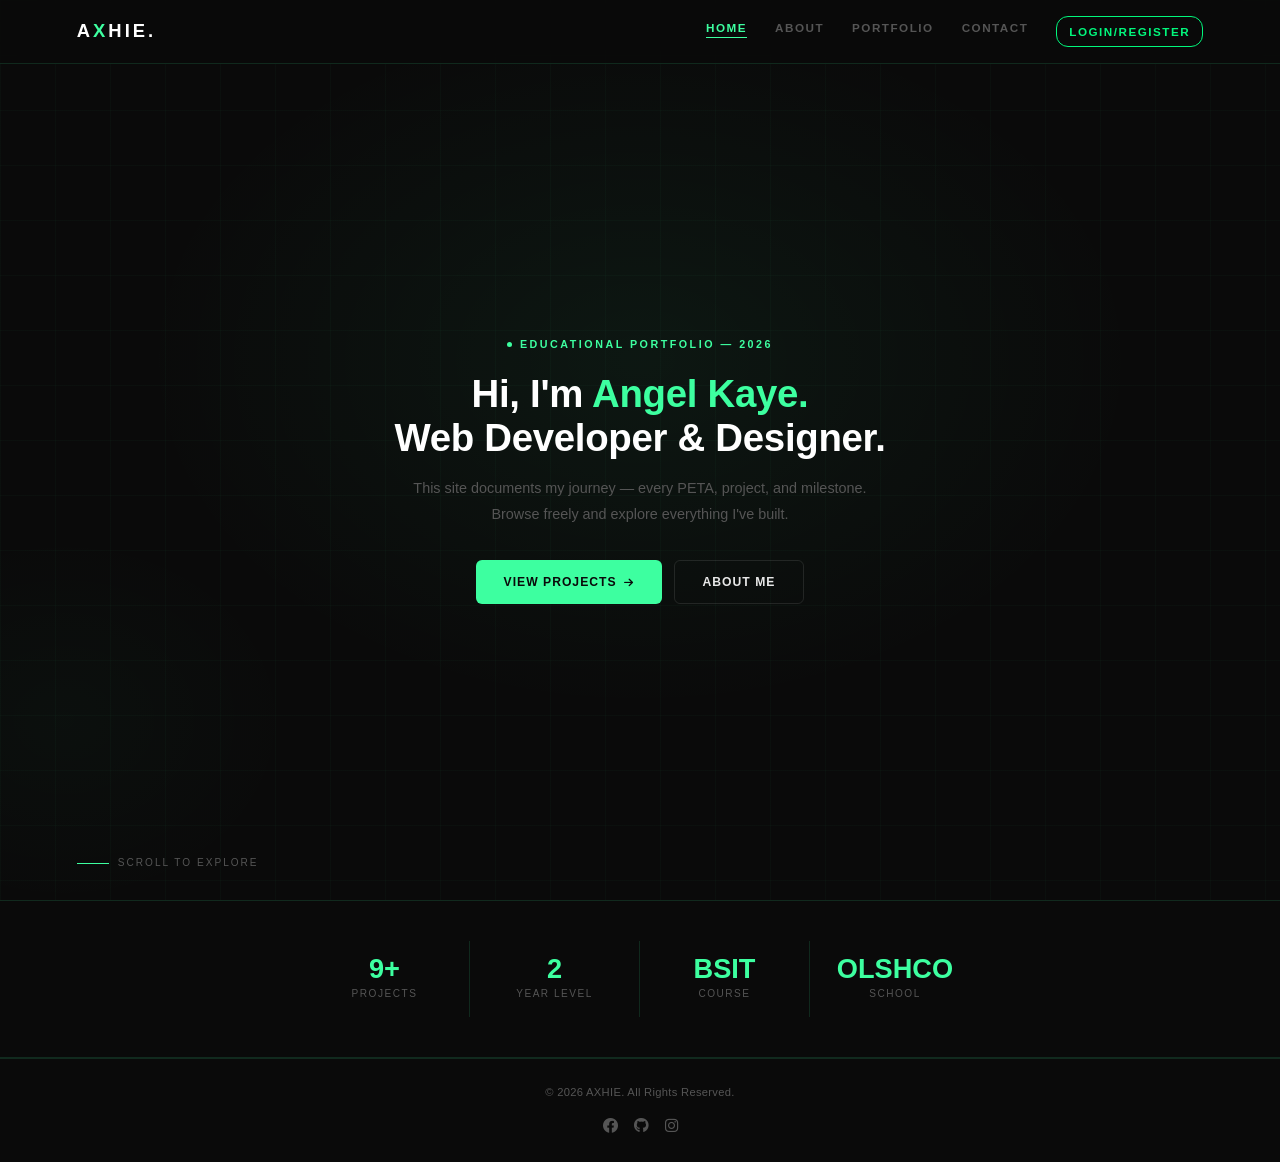
==== commit e810c53a: "Update index.html" ====
--- a/index.html
+++ b/index.html
@@ -3,6 +3,13 @@
 <head>
   <meta charset="UTF-8">
   <meta name="viewport" content="width=device-width, initial-scale=1.0">
+  
+  <!-- SECURITY HEADERS -->
+  <meta http-equiv="X-Frame-Options" content="SAMEORIGIN">
+  <meta http-equiv="X-Content-Type-Options" content="nosniff">
+  <meta http-equiv="Referrer-Policy" content="strict-origin-when-cross-origin">
+  <meta http-equiv="Content-Security-Policy" content="default-src 'self'; script-src 'self' 'unsafe-inline' https://cdnjs.cloudflare.com; style-src 'self' 'unsafe-inline' https://cdnjs.cloudflare.com; font-src 'self' https://cdnjs.cloudflare.com; img-src 'self' data: https:; connect-src 'self'">
+  
   <title>AXHIE — Home</title>
   <link rel="stylesheet" href="style.css">
   <link rel="stylesheet" href="https://cdnjs.cloudflare.com/ajax/libs/font-awesome/6.0.0/css/all.min.css">
@@ -105,4 +112,4 @@
   </script>
   <script src="script.js"></script>
 </body>
-</html>+</html>
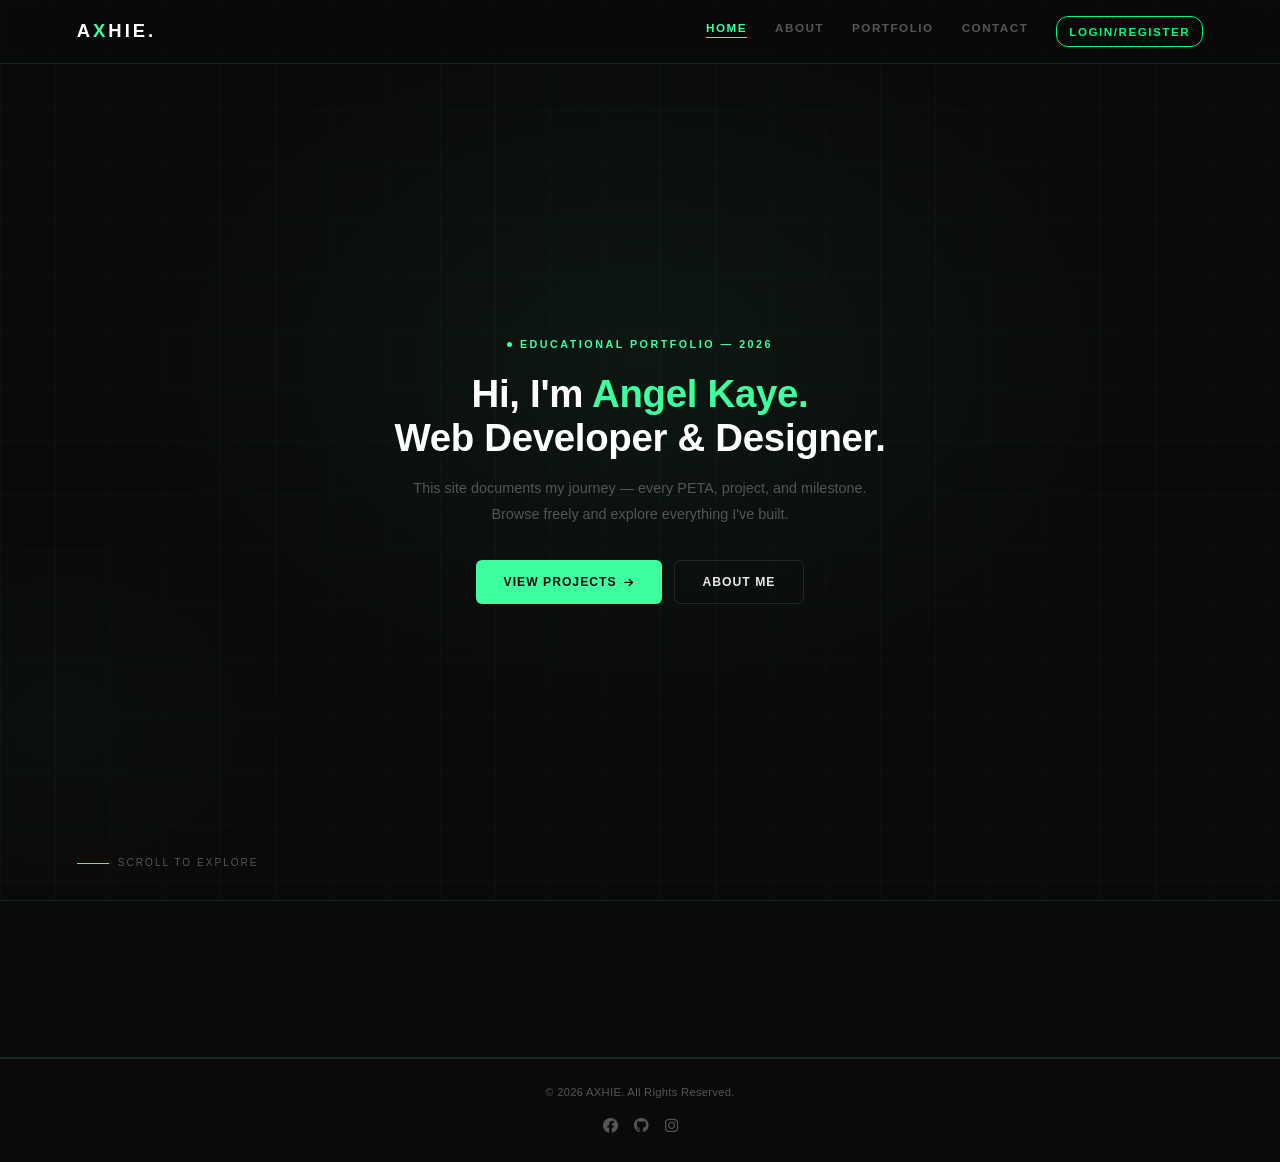
==== commit 2ba0daf6: "Removed unsafe-inline from CSP, moved all inline scripts to external file" ====
--- a/index.html
+++ b/index.html
@@ -8,7 +8,7 @@
   <meta http-equiv="X-Frame-Options" content="SAMEORIGIN">
   <meta http-equiv="X-Content-Type-Options" content="nosniff">
   <meta http-equiv="Referrer-Policy" content="strict-origin-when-cross-origin">
-  <meta http-equiv="Content-Security-Policy" content="default-src 'self'; script-src 'self' 'unsafe-inline' https://cdnjs.cloudflare.com; style-src 'self' 'unsafe-inline' https://cdnjs.cloudflare.com; font-src 'self' https://cdnjs.cloudflare.com; img-src 'self' data: https:; connect-src 'self'">
+  <meta http-equiv="Content-Security-Policy" content="default-src 'self'; script-src 'self' https://cdnjs.cloudflare.com https://accounts.google.com; style-src 'self' https://cdnjs.cloudflare.com; font-src 'self' https://cdnjs.cloudflare.com; img-src 'self' data: https:; connect-src 'self' https://www.google-analytics.com; frame-src https://accounts.google.com;">
   
   <title>AXHIE — Home</title>
   <link rel="stylesheet" href="style.css">
@@ -87,29 +87,6 @@
       </a>
     </div>
   </footer>
-
-  <script>
-    document.addEventListener("DOMContentLoaded", () => {
-      const observer = new IntersectionObserver(entries => {
-        entries.forEach((e, i) => {
-          if (e.isIntersecting) {
-            setTimeout(() => {
-              e.target.style.opacity = "1";
-              e.target.style.transform = "translateY(0)";
-            }, i * 80);
-            observer.unobserve(e.target);
-          }
-        });
-      }, { threshold: 0.1 });
-
-      document.querySelectorAll(".stat-item").forEach(el => {
-        el.style.opacity = "0";
-        el.style.transform = "translateY(16px)";
-        el.style.transition = "opacity 0.5s ease, transform 0.5s ease";
-        observer.observe(el);
-      });
-    });
-  </script>
   <script src="script.js"></script>
 </body>
 </html>
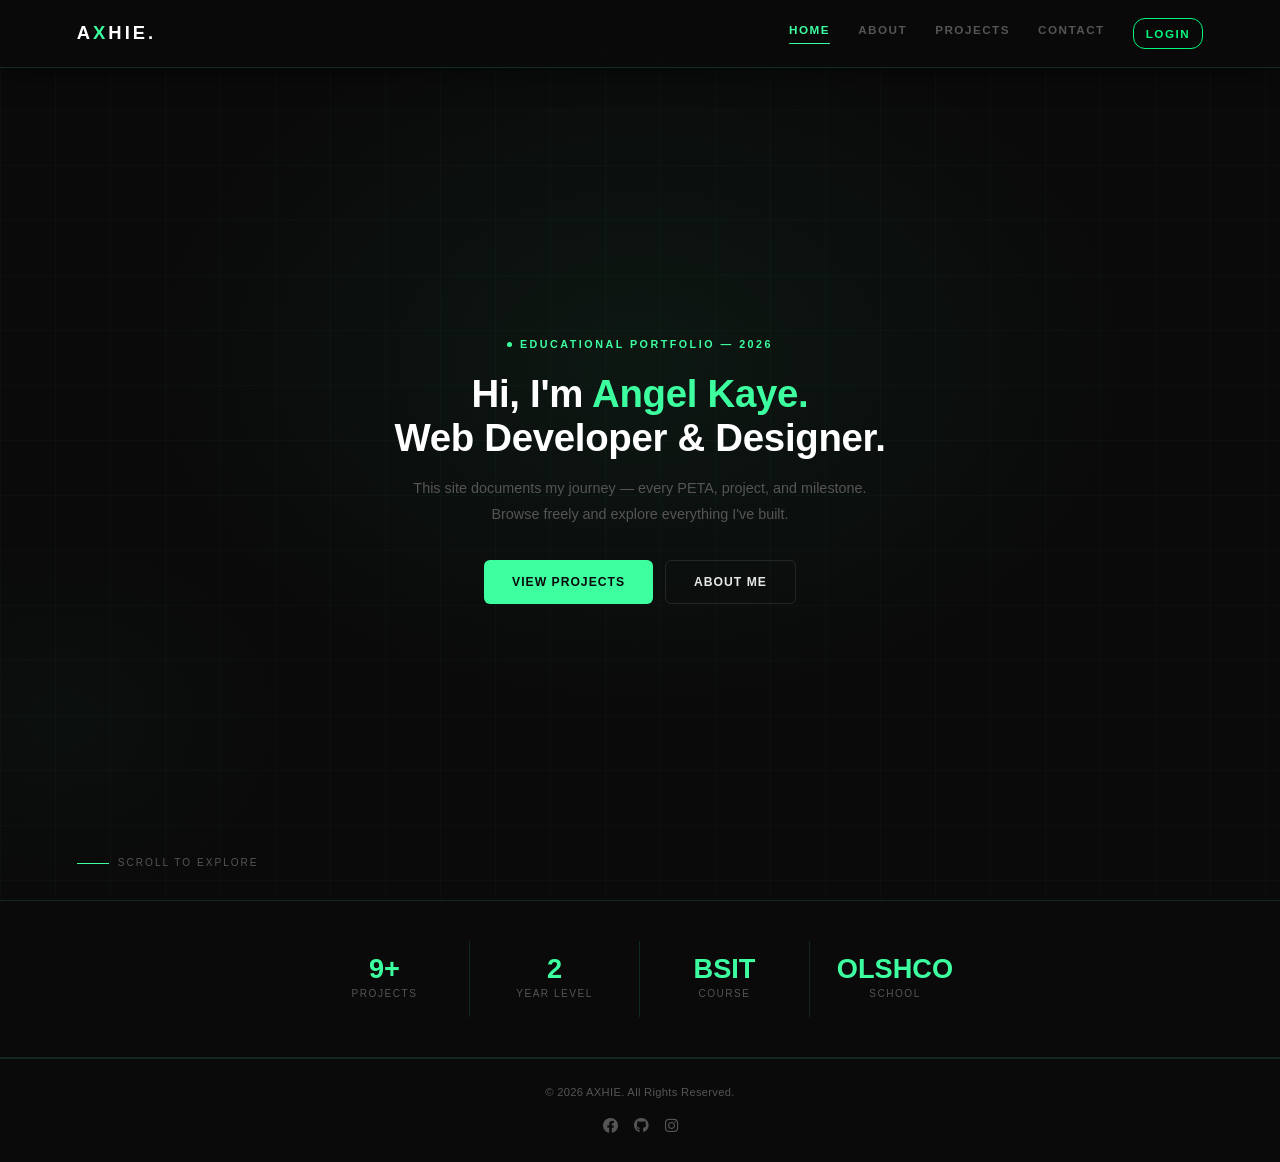
==== commit 051ef958: "Initial portfolio website with PHP backend" ====
--- a/index.html
+++ b/index.html
@@ -1,19 +1,21 @@
 <!DOCTYPE html>
 <html lang="en">
+
 <head>
   <meta charset="UTF-8">
   <meta name="viewport" content="width=device-width, initial-scale=1.0">
-  
-  <!-- SECURITY HEADERS -->
+
   <meta http-equiv="X-Frame-Options" content="SAMEORIGIN">
   <meta http-equiv="X-Content-Type-Options" content="nosniff">
   <meta http-equiv="Referrer-Policy" content="strict-origin-when-cross-origin">
-  <meta http-equiv="Content-Security-Policy" content="default-src 'self'; script-src 'self' https://cdnjs.cloudflare.com https://accounts.google.com; style-src 'self' https://cdnjs.cloudflare.com; font-src 'self' https://cdnjs.cloudflare.com; img-src 'self' data: https:; connect-src 'self' https://www.google-analytics.com; frame-src https://accounts.google.com;">
-  
-  <title>AXHIE — Home</title>
+  <meta http-equiv="Content-Security-Policy"
+    content="default-src 'self'; script-src 'self' https://cdnjs.cloudflare.com https://accounts.google.com; style-src 'self' 'unsafe-inline' https://cdnjs.cloudflare.com https://accounts.google.com; font-src 'self' https://cdnjs.cloudflare.com; img-src 'self' data: https:; connect-src 'self' https://www.google-analytics.com https://accounts.google.com; frame-src 'self' https://accounts.google.com;">
+
+  <title>AXHIE | HOMEPAGE</title>
   <link rel="stylesheet" href="style.css">
   <link rel="stylesheet" href="https://cdnjs.cloudflare.com/ajax/libs/font-awesome/6.0.0/css/all.min.css">
 </head>
+
 <body>
 
   <nav class="navbar">
@@ -24,9 +26,9 @@
     <ul id="nav-list">
       <li><a href="index.html" class="active">Home</a></li>
       <li><a href="about.html">About</a></li>
-      <li><a href="portfolio.html">Portfolio</a></li>
+      <li><a href="portfolio.html">Projects</a></li>
       <li><a href="contact.html">Contact</a></li>
-      <li><a href="register.html" class="login-btn" id="authBtn">Login/Register</a></li>
+      <li><a href="register.html" class="login-btn" id="authBtn">Login</a></li>
     </ul>
   </nav>
 
@@ -39,10 +41,11 @@
         Educational Portfolio — 2026
       </div>
       <h1>Hi, I'm <span>Angel Kaye.</span><br>Web Developer &amp; Designer.</h1>
-      <p>This site documents my journey — every PETA, project, and milestone. Browse freely and explore everything I've built.</p>
+      <p>This site documents my journey — every PETA, project, and milestone. Browse freely and explore everything I've
+        built.</p>
       <div class="hero-actions hero-actions-center">
         <a href="portfolio.html" class="btn-primary">
-          View Projects <i class="fas fa-arrow-right"></i>
+          View Projects
         </a>
         <a href="about.html" class="btn-outline">About Me</a>
       </div>
@@ -76,7 +79,8 @@
   <footer>
     <p>&copy; 2026 AXHIE. All Rights Reserved.</p>
     <div class="socials">
-      <a href="https://www.facebook.com/profile.php?id=61567807212645" target="_blank" rel="noopener" aria-label="Facebook">
+      <a href="https://www.facebook.com/profile.php?id=61567807212645" target="_blank" rel="noopener"
+        aria-label="Facebook">
         <i class="fab fa-facebook"></i>
       </a>
       <a href="https://github.com/kxaehyy" target="_blank" rel="noopener" aria-label="GitHub">
@@ -89,4 +93,5 @@
   </footer>
   <script src="script.js"></script>
 </body>
-</html>
+
+</html>
--- a/style.css
+++ b/style.css
@@ -1,21 +1,30 @@
 @import url('https://fonts.googleapis.com/css2?family=DM+Sans:ital,wght@0,300;0,400;0,500;0,600;1,400&family=Syne:wght@700;800&display=swap');
 
 :root {
-  --black:       #0a0a0a;
-  --dark:        #101010;
-  --surface:     #161616;
-  --surface2:    #1c1c1c;
-  --mint:        #3dffa0;
-  --mint-dim:    #1a7a4a;
-  --mint-soft:   rgba(61, 255, 160, 0.07);
-  --mint-border: rgba(61, 255, 160, 0.13);
-  --text:        #e8e8e8;
-  --muted:       #555;
-  --white:       #ffffff;
-}
-
-*, *::before, *::after { margin: 0; padding: 0; box-sizing: border-box; }
-html { scroll-behavior: smooth; }
+    --black: #0a0a0a;
+    --dark: #101010;
+    --surface: #161616;
+    --surface2: #1c1c1c;
+    --mint: #3dffa0;
+    --mint-dim: #1a7a4a;
+    --mint-soft: rgba(61, 255, 160, 0.07);
+    --mint-border: rgba(61, 255, 160, 0.13);
+    --text: #e8e8e8;
+    --muted: #555;
+    --white: #ffffff;
+}
+
+*,
+*::before,
+*::after {
+    margin: 0;
+    padding: 0;
+    box-sizing: border-box;
+}
+
+html {
+    scroll-behavior: smooth;
+}
 
 body {
     background: var(--black);
@@ -28,44 +37,73 @@
 }
 
 .navbar {
-    position: fixed; 
-    top: 0; 
+    position: fixed;
+    top: 0;
     width: 100%;
-    padding: 16px 6%;
-    display: flex; 
-    justify-content: space-between; 
-    align-items: center;
-    background: rgba(10,10,10,0.92);
-    backdrop-filter: blur(18px);
+    padding: 18px 6%;
+    display: flex;
+    justify-content: space-between;
+    align-items: center;
+    background: rgba(10, 10, 10, 0.75);
+    backdrop-filter: blur(24px);
+    -webkit-backdrop-filter: blur(24px);
     z-index: 1000;
-    border-bottom: 1px solid var(--mint-border);
+    border-bottom: 1px solid rgba(61, 255, 160, 0.15);
+    box-shadow: 0 4px 30px rgba(0, 0, 0, 0.5);
+    transition: all 0.3s ease;
 }
 
 .logo {
     font-family: 'Syne', sans-serif;
-    font-size: 1.15rem; font-weight: 800;
-    letter-spacing: 3px; color: var(--white); text-decoration: none;
-}
-
-.logo span { 
-    color: var(--mint); 
-}
-
-.navbar ul { 
-    display: flex; 
-    gap: 28px; 
+    font-size: 1.15rem;
+    font-weight: 800;
+    letter-spacing: 3px;
+    color: var(--white);
+    text-decoration: none;
+}
+
+.logo span {
+    color: var(--mint);
+}
+
+.navbar ul {
+    display: flex;
+    gap: 28px;
     list-style: none;
 }
 
 .navbar ul li a {
-    color: var(--muted); 
-    font-size: 0.73rem; 
+    color: var(--muted);
+    font-size: 0.73rem;
     font-weight: 600;
-    letter-spacing: 1.5px; 
+    letter-spacing: 1.5px;
     text-transform: uppercase;
-    text-decoration: none; 
-    position: relative; 
-    transition: color 0.25s;
+    text-decoration: none;
+    position: relative;
+    transition: color 0.3s ease;
+    padding-bottom: 4px;
+}
+
+.navbar ul li a::after {
+    content: '';
+    position: absolute;
+    width: 0;
+    height: 2px;
+    bottom: 0;
+    left: 0;
+    background-color: var(--mint);
+    transition: width 0.3s ease;
+    border-radius: 2px;
+}
+
+.navbar ul li a:hover::after,
+.navbar ul li a.active::after {
+    width: 100%;
+}
+
+.navbar ul li a:hover,
+.navbar ul li a.active {
+    color: var(--white);
 }
 
 .navbar ul li a.login-btn {
@@ -84,35 +122,38 @@
     color: #1a1a1a;
 }
 
-.navbar ul li a.login-btn::after { display: none; }
+.navbar ul li a.login-btn::after {
+    display: none;
+}
 
 .navbar ul li a::after {
-    content: ''; 
-    position: absolute; 
-    bottom: -4px; left: 0;
-    width: 0; 
-    height: 1px; 
-    background: var(--mint); 
+    content: '';
+    position: absolute;
+    bottom: -4px;
+    left: 0;
+    width: 0;
+    height: 1px;
+    background: var(--mint);
     transition: width 0.3s;
 }
 
 .navbar ul li a:hover,
-.navbar ul li a.active { 
-    color: var(--mint); 
+.navbar ul li a.active {
+    color: var(--mint);
 }
 
 .navbar ul li a:hover::after,
-.navbar ul li a.active::after { 
-    width: 100%; 
+.navbar ul li a.active::after {
+    width: 100%;
 }
 
 .menu-toggle {
-    display: none; 
-    background: none; 
+    display: none;
+    background: none;
     border: none;
-    color: var(--text); 
-    font-size: 1rem; 
-    cursor: pointer; 
+    color: var(--text);
+    font-size: 1rem;
+    cursor: pointer;
     padding: 4px;
 }
 
@@ -124,83 +165,84 @@
     align-items: center;
     text-align: center;
     padding: 120px 6% 80px;
-    position: relative; overflow: hidden;
+    position: relative;
+    overflow: hidden;
 }
 
 .hero-bg {
-    position: absolute; 
-    inset: 0; 
+    position: absolute;
+    inset: 0;
     pointer-events: none;
     background:
-      radial-gradient(ellipse 60% 60% at 50% 40%, rgba(61,255,160,0.055) 0%, transparent 65%),
-      radial-gradient(ellipse 30% 35% at 5%  80%, rgba(61,255,160,0.025) 0%, transparent 60%);
+        radial-gradient(ellipse 60% 60% at 50% 40%, rgba(61, 255, 160, 0.055) 0%, transparent 65%),
+        radial-gradient(ellipse 30% 35% at 5% 80%, rgba(61, 255, 160, 0.025) 0%, transparent 60%);
 }
 
 .hero-bg::before {
-    content: ''; 
-    position: absolute; 
+    content: '';
+    position: absolute;
     inset: 0;
     background-image:
-      linear-gradient(rgba(61,255,160,0.022) 1px, transparent 1px),
-      linear-gradient(90deg, rgba(61,255,160,0.022) 1px, transparent 1px);
+        linear-gradient(rgba(61, 255, 160, 0.022) 1px, transparent 1px),
+        linear-gradient(90deg, rgba(61, 255, 160, 0.022) 1px, transparent 1px);
     background-size: 55px 55px;
 }
 
 .info {
     z-index: 1;
     max-width: 620px;
-    display: flex; 
-    flex-direction: column; 
+    display: flex;
+    flex-direction: column;
     align-items: center;
     animation: fadeUp 0.8s ease both;
 }
 
 .info h1 {
     font-family: 'Syne', sans-serif;
-    font-size: 2.4rem; 
+    font-size: 2.4rem;
     font-weight: 800;
-    line-height: 1.15; 
+    line-height: 1.15;
     letter-spacing: -0.3px;
-    color: var(--white); 
+    color: var(--white);
     margin-bottom: 16px;
 }
 
-.info h1 span { 
-    color: var(--mint); 
-}
-
-.info > p {
-    font-size: 0.9rem; 
+.info h1 span {
+    color: var(--mint);
+}
+
+.info>p {
+    font-size: 0.9rem;
     line-height: 1.8;
-    color: var(--muted); 
-    max-width: 460px; 
+    color: var(--muted);
+    max-width: 460px;
     margin-bottom: 32px;
 }
 
 .hero-actions {
-    display: flex; 
-    gap: 12px; 
-    flex-wrap: wrap; 
+    display: flex;
+    gap: 12px;
+    flex-wrap: wrap;
     justify-content: center;
 }
 
 .scroll-hint {
-    position: absolute; 
-    bottom: 28px; 
+    position: absolute;
+    bottom: 28px;
     left: 6%;
-    display: flex; 
-    align-items: center; 
+    display: flex;
+    align-items: center;
     gap: 9px;
-    color: var(--muted); 
+    color: var(--muted);
     font-size: 0.63rem;
-    letter-spacing: 2px; 
-    text-transform: uppercase; 
+    letter-spacing: 2px;
+    text-transform: uppercase;
     z-index: 1;
 }
 
 .scroll-line {
-    width: 32px; 
-    height: 1px; 
+    width: 32px;
+    height: 1px;
     background: var(--mint);
     animation: scrollPulse 2s ease-in-out infinite;
 }
@@ -212,302 +254,306 @@
     align-items: center;
     gap: 60px;
     padding: 120px 6% 72px;
-    position: relative; overflow: hidden;
+    position: relative;
+    overflow: hidden;
 }
 
 .about-hero::before {
-    content: ''; 
-    position: absolute; 
+    content: '';
+    position: absolute;
     inset: 0;
     background:
-      radial-gradient(ellipse 55% 60% at 78% 45%, rgba(61,255,160,0.055) 0%, transparent 65%),
-      radial-gradient(ellipse 30% 35% at 5%  80%, rgba(61,255,160,0.025) 0%, transparent 60%);
+        radial-gradient(ellipse 55% 60% at 78% 45%, rgba(61, 255, 160, 0.055) 0%, transparent 65%),
+        radial-gradient(ellipse 30% 35% at 5% 80%, rgba(61, 255, 160, 0.025) 0%, transparent 60%);
     pointer-events: none;
 }
 
 .about-hero::after {
-    content: ''; 
-    position: absolute; 
+    content: '';
+    position: absolute;
     inset: 0;
     background-image:
-      linear-gradient(rgba(61,255,160,0.02) 1px, transparent 1px),
-      linear-gradient(90deg, rgba(61,255,160,0.02) 1px, transparent 1px);
-    background-size: 55px 55px; pointer-events: none;
+        linear-gradient(rgba(61, 255, 160, 0.02) 1px, transparent 1px),
+        linear-gradient(90deg, rgba(61, 255, 160, 0.02) 1px, transparent 1px);
+    background-size: 55px 55px;
+    pointer-events: none;
 }
 
 .about-intro {
-    z-index: 1; 
+    z-index: 1;
     animation: fadeUp 0.8s ease both;
 }
 
 .about-intro h1 {
     font-family: 'Syne', sans-serif;
-    font-size: 2.2rem; 
+    font-size: 2.2rem;
     font-weight: 800;
-    color: var(--white); 
+    color: var(--white);
     line-height: 1.12;
-    letter-spacing: -0.3px; 
+    letter-spacing: -0.3px;
     margin-bottom: 8px;
 }
 
-.about-intro h1 span { 
-    color: var(--mint); 
+.about-intro h1 span {
+    color: var(--mint);
 }
 
 .about-intro .school-tag {
-    display: inline-flex; 
-    align-items: center; 
+    display: inline-flex;
+    align-items: center;
     gap: 7px;
-    font-size: 0.7rem; 
-    font-weight: 600; 
+    font-size: 0.7rem;
+    font-weight: 600;
     letter-spacing: 2px;
-    text-transform: uppercase; 
-    color: var(--mint);
-    opacity: 0.8; 
+    text-transform: uppercase;
+    color: var(--mint);
+    opacity: 0.8;
     margin-bottom: 22px;
 }
 
 .about-intro p {
-    font-size: 0.88rem; 
+    font-size: 0.88rem;
     line-height: 1.85;
-    color: var(--muted); 
-    max-width: 480px; 
+    color: var(--muted);
+    max-width: 480px;
     margin-bottom: 14px;
 }
 
-.about-intro .hero-actions {  
-    margin-top: 28px; 
-    justify-content: flex-start; 
+.about-intro .hero-actions {
+    margin-top: 28px;
+    justify-content: flex-start;
 }
 
 .about-visual {
     position: relative;
-    display: flex; 
-    justify-content: center; 
-    align-items: center;
-    z-index: 1; 
+    display: flex;
+    justify-content: center;
+    align-items: center;
+    z-index: 1;
     animation: fadeUp 1s ease 0.2s both;
 }
 
 .about-photo-wrap {
-    position: relative;  
-    width: 290px; 
+    position: relative;
+    width: 290px;
     height: 340px;
 }
 
 .about-photo-wrap::before,
 .about-photo-wrap::after {
-    content: ''; 
-    position: absolute;
-    width: 22px; 
+    content: '';
+    position: absolute;
+    width: 22px;
     height: 22px;
-    border-color: var(--mint); 
+    border-color: var(--mint);
     border-style: solid;
-    z-index: 2; 
+    z-index: 2;
     pointer-events: none;
 }
-.about-photo-wrap::before { 
-    top: -6px; 
-    left: -6px; 
-    border-width: 2px 0 0 2px; 
-}
-
-.about-photo-wrap::after  { 
-    bottom: -6px; 
-    right: -6px; 
-    border-width: 0 2px 2px 0; 
+
+.about-photo-wrap::before {
+    top: -6px;
+    left: -6px;
+    border-width: 2px 0 0 2px;
+}
+
+.about-photo-wrap::after {
+    bottom: -6px;
+    right: -6px;
+    border-width: 0 2px 2px 0;
 }
 
 .about-photo-ring {
-    position: absolute; 
+    position: absolute;
     inset: 0;
-    border-radius: 12px; 
+    border-radius: 12px;
     border: 1px solid var(--mint-border);
-    pointer-events: none; 
+    pointer-events: none;
     z-index: 1;
 }
 
 .about-photo-ring::before,
 .about-photo-ring::after {
-    content: ''; 
-    position: absolute;
-    width: 22px; 
+    content: '';
+    position: absolute;
+    width: 22px;
     height: 22px;
-    border-color: var(--mint); 
+    border-color: var(--mint);
     border-style: solid;
 }
 
-.about-photo-ring::before { 
-    top: -7px; 
-    right: -7px; 
-    border-width: 2px 2px 0 0; 
-}
-
-.about-photo-ring::after  { 
-    bottom: -7px; 
-    left: -7px; 
-    border-width: 0 0 2px 2px; 
+.about-photo-ring::before {
+    top: -7px;
+    right: -7px;
+    border-width: 2px 2px 0 0;
+}
+
+.about-photo-ring::after {
+    bottom: -7px;
+    left: -7px;
+    border-width: 0 0 2px 2px;
 }
 
 .about-photo-wrap img {
-    width: 100%; 
+    width: 100%;
     height: 100%;
-    object-fit: cover; 
+    object-fit: cover;
     object-position: top center;
-    border-radius: 10px; 
+    border-radius: 10px;
     filter: grayscale(5%);
     transition: filter 0.4s, transform 0.4s;
-    position: relative; 
-    z-index: 1; 
+    position: relative;
+    z-index: 1;
     display: block;
 }
 
-.about-photo-wrap:hover img { 
-    filter: grayscale(0%); 
-    transform: scale(1.02); 
+.about-photo-wrap:hover img {
+    filter: grayscale(0%);
+    transform: scale(1.02);
 }
 
 .about-chip {
     position: absolute;
-    display: flex; 
-    align-items: center; 
+    display: flex;
+    align-items: center;
     gap: 8px;
     padding: 8px 14px;
-    background: var(--surface); 
+    background: var(--surface);
     border: 1px solid var(--mint-border);
     border-radius: 100px;
-    font-size: 0.7rem; 
-    font-weight: 600; 
+    font-size: 0.7rem;
+    font-weight: 600;
     color: var(--text);
-    white-space: nowrap; 
+    white-space: nowrap;
     z-index: 3;
-    box-shadow: 0 8px 24px rgba(0,0,0,0.5);
+    box-shadow: 0 8px 24px rgba(0, 0, 0, 0.5);
     animation: floatChip 4s ease-in-out infinite;
 }
 
-.about-chip i { 
-    color: var(--mint); 
-    font-size: 0.68rem; 
-}
-
-.about-chip-top { 
-    top: -20px; 
-    left: -60px; 
-    animation-delay: 0s; 
-}
-
-.about-chip-bottom { 
-    bottom: -20px; 
-    right: -44px; 
-    animation-delay: 2s; 
-}
-
-.skills-section { 
-    padding: 80px 6%; 
+.about-chip i {
+    color: var(--mint);
+    font-size: 0.68rem;
+}
+
+.about-chip-top {
+    top: -20px;
+    left: -60px;
+    animation-delay: 0s;
+}
+
+.about-chip-bottom {
+    bottom: -20px;
+    right: -44px;
+    animation-delay: 2s;
+}
+
+.skills-section {
+    padding: 80px 6%;
     background: var(--dark);
 }
 
 .skills-grid {
     display: grid;
     grid-template-columns: repeat(3, 1fr);
-    gap: 14px; 
+    gap: 14px;
     margin-top: 40px;
 }
 
 .skill-card {
     background: var(--surface);
-    border: 1px solid rgba(255,255,255,0.04);
-    border-radius: 10px; 
+    border: 1px solid rgba(255, 255, 255, 0.04);
+    border-radius: 10px;
     padding: 24px 20px;
-    transition: all 0.28s; 
-    position: relative; 
+    transition: all 0.28s;
+    position: relative;
     overflow: hidden;
 }
 
 .skill-card::after {
-    content: ''; 
-    position: absolute; 
-    top: 0; 
+    content: '';
+    position: absolute;
+    top: 0;
     left: 0;
-    width: 3px; 
-    height: 100%; 
+    width: 3px;
+    height: 100%;
     background: var(--mint);
-    opacity: 0; 
+    opacity: 0;
     transition: opacity 0.3s;
 }
 
-.skill-card:hover { 
-    border-color: var(--mint-border); 
-    transform: translateY(-3px); 
-    box-shadow: 0 12px 32px rgba(0,0,0,0.4); 
-}
-
-.skill-card:hover::after { 
-    opacity: 1; 
+.skill-card:hover {
+    border-color: var(--mint-border);
+    transform: translateY(-3px);
+    box-shadow: 0 12px 32px rgba(0, 0, 0, 0.4);
+}
+
+.skill-card:hover::after {
+    opacity: 1;
 }
 
 .skill-top {
-    display: flex; 
-    align-items: center;
-    justify-content: space-between; 
+    display: flex;
+    align-items: center;
+    justify-content: space-between;
     margin-bottom: 14px;
 }
 
 .skill-icon-wrap {
-    width: 36px; height: 36px;
-    background: var(--mint-soft); 
+    width: 36px;
+    height: 36px;
+    background: var(--mint-soft);
     border: 1px solid var(--mint-border);
     border-radius: 8px;
-    display: flex; 
-    align-items: center; 
+    display: flex;
+    align-items: center;
     justify-content: center;
-    font-size: 1rem; 
+    font-size: 1rem;
     color: var(--mint);
 }
 
 .skill-pct {
     font-family: 'Syne', sans-serif;
-    font-size: 1.2rem; 
-    font-weight: 800; 
-    color: var(--mint); 
+    font-size: 1.2rem;
+    font-weight: 800;
+    color: var(--mint);
     line-height: 1;
 }
 
 .skill-card h3 {
     font-family: 'Syne', sans-serif;
-    font-size: 0.8rem; 
-    font-weight: 700; 
-    color: var(--white); 
+    font-size: 0.8rem;
+    font-weight: 700;
+    color: var(--white);
     margin-bottom: 12px;
 }
 
 .skill-bar-bg {
-    height: 3px; 
-    background: rgba(255,255,255,0.06);
-    border-radius: 3px; 
+    height: 3px;
+    background: rgba(255, 255, 255, 0.06);
+    border-radius: 3px;
     overflow: hidden;
 }
 
 .skill-bar {
     height: 100%;
     background: linear-gradient(90deg, var(--mint-dim), var(--mint));
-    border-radius: 3px; 
+    border-radius: 3px;
     width: 0;
-    transition: width 1.3s cubic-bezier(0.4,0,0.2,1);
-}
-
-.skill-bar.animate { 
-    width: var(--w); 
-}
-
-.interests-section { 
-    padding: 72px 6% 80px; 
+    transition: width 1.3s cubic-bezier(0.4, 0, 0.2, 1);
+}
+
+.skill-bar.animate {
+    width: var(--w);
+}
+
+.interests-section {
+    padding: 72px 6% 80px;
 }
 
 .interests-grid {
-    display: flex; 
-    flex-wrap: wrap; 
-    gap: 10px; 
+    display: flex;
+    flex-wrap: wrap;
+    gap: 10px;
     margin-top: 36px;
 }
 
@@ -516,6 +562,7 @@
     align-items: center;
     gap: 7px;
     padding: 9px 16px;
+    margin-bottom: 30px;
     background: var(--surface);
     border: 1px solid rgba(255, 255, 255, 0.05);
     border-radius: 100px;
@@ -617,8 +664,8 @@
 
 .btn-primary:hover {
     background: #fff;
-    transform: translateY(-2px);
-    box-shadow: 0 8px 22px rgba(61, 255, 160, 0.18);
+    transform: translateY(-3px) scale(1.02);
+    box-shadow: 0 10px 25px rgba(61, 255, 160, 0.25);
 }
 
 .btn-outline {
@@ -642,7 +689,8 @@
 .btn-outline:hover {
     border-color: var(--mint);
     color: var(--mint);
-    transform: translateY(-2px);
+    transform: translateY(-3px) scale(1.02);
+    box-shadow: 0 10px 25px rgba(61, 255, 160, 0.08);
 }
 
 .stats-strip {
@@ -685,7 +733,7 @@
 
 .philosophy {
     text-align: center;
-    padding: 40px 36px;
+    padding: 30px 26px;
     background: var(--mint-soft);
     border: 1px solid var(--mint-border);
     border-radius: 10px;
@@ -697,7 +745,7 @@
     color: var(--mint);
     text-transform: uppercase;
     letter-spacing: 3px;
-    margin-bottom: 10px;
+    margin-bottom: 15px;
 }
 
 .philosophy p {
@@ -728,7 +776,7 @@
     content: '';
     position: absolute;
     inset: 0;
-    background-image: 
+    background-image:
         linear-gradient(rgba(61, 255, 160, 0.02) 1px, transparent 1px),
         linear-gradient(90deg, rgba(61, 255, 160, 0.02) 1px, transparent 1px);
     background-size: 55px 55px;
@@ -776,11 +824,12 @@
     display: flex;
     flex-direction: column;
     position: relative;
-    background: var(--surface);
+    background: linear-gradient(145deg, var(--surface2), #141414);
     border: 1px solid rgba(255, 255, 255, 0.04);
-    border-radius: 12px;
+    border-radius: 16px;
     overflow: hidden;
-    transition: all 0.32s;
+    transition: all 0.4s cubic-bezier(0.175, 0.885, 0.32, 1.275);
+    box-shadow: 0 6px 16px rgba(0, 0, 0, 0.3);
 }
 
 .project-card::before {
@@ -789,21 +838,23 @@
     top: 0;
     left: 0;
     width: 100%;
-    height: 2px;
+    height: 3px;
     background: linear-gradient(90deg, transparent, var(--mint), transparent);
-    opacity: 0;
-    transition: opacity 0.3s;
+    opacity: 0.2;
+    transition: opacity 0.4s;
     z-index: 2;
 }
 
 .project-card:hover {
-    border-color: var(--mint-border);
-    transform: translateY(-5px);
-    box-shadow: 0 18px 48px rgba(0, 0, 0, 0.55);
+    border-color: rgba(61, 255, 160, 0.25);
+    transform: translateY(-8px) scale(1.01);
+    box-shadow: 0 24px 44px rgba(0, 0, 0, 0.6), 0 0 30px rgba(61, 255, 160, 0.08);
 }
 
 .project-card:hover::before {
     opacity: 1;
+    background: linear-gradient(90deg, var(--mint), #fff, var(--mint));
+    box-shadow: 0 0 12px rgba(61, 255, 160, 0.8);
 }
 
 .p-carousel {
@@ -822,7 +873,7 @@
     display: flex;
     width: 100%;
     height: 100%;
-    transition: transform 0.38s cubic-bezier(0.4,0,0.2,1);
+    transition: transform 0.38s cubic-bezier(0.4, 0, 0.2, 1);
 }
 
 .p-carousel-slide {
@@ -843,6 +894,7 @@
     object-position: center center;
     filter: brightness(0.72);
     transition: filter 0.4s, transform 0.5s;
+    pointer-events: none;
 }
 
 .project-card:hover .p-carousel-slide img {
@@ -856,29 +908,46 @@
     display: flex;
     align-items: center;
     justify-content: center;
-    background: rgba(0,0,0,0.28);
+    background: rgba(0, 0, 0, 0.28);
     opacity: 0;
     transition: opacity 0.3s;
     pointer-events: none;
-}
-
-.p-carousel:hover .p-carousel-overlay { opacity: 1; }
+    z-index: 1;
+}
+
+.p-carousel:hover .p-carousel-overlay {
+    opacity: 1;
+}
 
 .p-carousel-overlay i {
     font-size: 1.5rem;
     color: var(--mint);
-    filter: drop-shadow(0 0 8px rgba(61,255,160,0.6));
+    filter: drop-shadow(0 0 8px rgba(61, 255, 160, 0.6));
+}
+
+.p-carousel--video {
+    cursor: default;
+}
+
+.p-carousel--video .p-carousel-overlay {
+    display: flex;
+    pointer-events: all;
+    cursor: zoom-in;
+}
+
+.p-carousel--video video {
+    pointer-events: none;
 }
 
 .p-arrow {
     position: absolute;
     top: 50%;
     transform: translateY(-50%);
-    z-index: 5;
+    z-index: 10;
     width: 28px;
     height: 28px;
-    background: rgba(0,0,0,0.68);
-    border: 1px solid rgba(255,255,255,0.14);
+    background: rgba(0, 0, 0, 0.68);
+    border: 1px solid rgba(255, 255, 255, 0.14);
     border-radius: 50%;
     display: flex;
     align-items: center;
@@ -888,24 +957,34 @@
     color: #fff;
     opacity: 0;
     transition: opacity 0.2s, background 0.2s, border-color 0.2s;
-}
-
-.p-carousel:hover .p-arrow { 
-    opacity: 1; 
-}
-
-.p-arrow:hover { 
-    background: var(--mint); 
-    color: var(--black); 
-    border-color: var(--mint); 
-}
-
-.p-arrow.prev { 
-    left: 8px; 
-}
-
-.p-arrow.next { 
-    right: 8px; 
+    pointer-events: all;
+}
+
+.p-carousel:hover .p-arrow {
+    opacity: 1;
+}
+
+.p-arrow {
+    pointer-events: all !important;
+    z-index: 20;
+}
+
+.p-carousel video {
+    pointer-events: auto;
+}
+
+.p-arrow:hover {
+    background: var(--mint);
+    color: var(--black);
+    border-color: var(--mint);
+}
+
+.p-arrow.prev {
+    left: 8px;
+}
+
+.p-arrow.next {
+    right: 8px;
 }
 
 .p-dots {
@@ -923,13 +1002,13 @@
     width: 5px;
     height: 5px;
     border-radius: 50%;
-    background: rgba(255,255,255,0.32);
+    background: rgba(255, 255, 255, 0.32);
     transition: background 0.25s, transform 0.25s;
 }
 
-.p-dot.active { 
-    background: var(--mint); 
-    transform: scale(1.4); 
+.p-dot.active {
+    background: var(--mint);
+    transform: scale(1.4);
 }
 
 .p-count {
@@ -938,11 +1017,11 @@
     right: 8px;
     z-index: 5;
     padding: 2px 7px;
-    background: rgba(0,0,0,0.62);
-    border: 1px solid rgba(255,255,255,0.1);
+    background: rgba(0, 0, 0, 0.62);
+    border: 1px solid rgba(255, 255, 255, 0.1);
     border-radius: 4px;
     font-size: 0.58rem;
-    color: rgba(255,255,255,0.68);
+    color: rgba(255, 255, 255, 0.68);
     pointer-events: none;
 }
 
@@ -998,29 +1077,33 @@
     flex: 1;
     display: flex;
     flex-direction: column;
-    gap: 8px;
-    padding: 20px;
+    gap: 12px;
+    padding: 24px 22px;
+    background: rgba(10, 10, 10, 0.4);
 }
 
 .peta-badge {
-    display: inline-block;
-    padding: 2px 9px;
-    background: var(--mint-soft);
-    color: var(--mint);
-    border: 1px solid var(--mint-border);
-    border-radius: 3px;
-    font-size: 0.6rem;
+    display: inline-flex;
+    align-items: center;
+    padding: 4px 10px;
+    background: rgba(61, 255, 160, 0.08);
+    color: var(--mint);
+    border: 1px solid rgba(61, 255, 160, 0.25);
+    border-radius: 6px;
+    font-size: 0.62rem;
+    font-weight: 800;
+    letter-spacing: 1.5px;
+    text-transform: uppercase;
+    box-shadow: 0 0 10px rgba(61, 255, 160, 0.05);
+}
+
+.peta-code {
+    font-size: 0.62rem;
     font-weight: 700;
     letter-spacing: 1px;
     text-transform: uppercase;
-}
-
-.peta-code {
-    font-size: 0.6rem;
-    font-weight: 700;
-    letter-spacing: 1px;
-    text-transform: uppercase;
-    color: var(--muted);
+    color: var(--muted);
+    padding-left: 4px;
 }
 
 .p-info h2 {
@@ -1035,10 +1118,10 @@
 
 .description {
     display: none;
-    margin: 0;
-    font-size: 0.78rem;
-    color: var(--muted);
-    line-height: 1.7;
+    margin: 4px 0 0 0;
+    font-size: 0.8rem;
+    color: #a0a0a0;
+    line-height: 1.75;
 }
 
 .description.active {
@@ -1048,24 +1131,46 @@
 
 .show-more {
     align-self: flex-start;
-    padding: 5px 16px;
-    background: transparent;
-    color: var(--mint);
-    border: 1px solid var(--mint-border);
-    border-radius: 4px;
+    padding: 6px 18px;
+    background: rgba(61, 255, 160, 0.05);
+    color: var(--mint);
+    border: 1px solid rgba(61, 255, 160, 0.3);
+    border-radius: 6px;
     cursor: pointer;
     font-family: 'DM Sans', sans-serif;
     font-size: 0.68rem;
-    font-weight: 600;
-    letter-spacing: 1px;
+    font-weight: 700;
+    letter-spacing: 1.5px;
     text-transform: uppercase;
-    transition: all 0.22s;
+    transition: all 0.3s cubic-bezier(0.25, 1, 0.5, 1);
 }
 
 .show-more:hover {
     background: var(--mint);
     color: var(--black);
     border-color: var(--mint);
+    transform: translateY(-2px);
+    box-shadow: 0 6px 15px rgba(61, 255, 160, 0.2);
+}
+
+.tech-tag {
+    display: inline-flex;
+    align-items: center;
+    padding: 4px 10px;
+    background: rgba(255, 255, 255, 0.03);
+    color: #d0d0d0;
+    border: 1px solid rgba(255, 255, 255, 0.08);
+    border-radius: 6px;
+    font-size: 0.6rem;
+    font-weight: 600;
+    letter-spacing: 1px;
+    text-transform: uppercase;
+    transition: all 0.25s;
+}
+
+.project-card:hover .tech-tag {
+    border-color: rgba(255, 255, 255, 0.15);
+    color: #fff;
 }
 
 .card-links {
@@ -1114,6 +1219,27 @@
     color: var(--mint);
 }
 
+.dropdown-item {
+    display: flex;
+    align-items: center;
+    gap: 8px;
+    padding: 8px 12px;
+    color: var(--text);
+    text-decoration: none;
+    font-size: 0.72rem;
+    font-weight: 600;
+    border-radius: 4px;
+    transition: all 0.2s;
+}
+
+.dropdown-item:hover {
+    background: rgba(61, 255, 160, 0.1);
+    color: var(--mint);
+}
+
+.visit-menu {
+    border: 1px solid rgba(61, 255, 160, 0.2) !important;
+}
 
 .collection-section {
     padding: 72px 6% 80px;
@@ -1128,14 +1254,16 @@
 }
 
 .collection-grid--unified {
-      display: grid;
-      grid-template-columns: 1fr 1fr;
-      gap: 24px;
-      align-items: start;
+    display: grid;
+    grid-template-columns: 1fr 1fr;
+    gap: 24px;
+    align-items: start;
 }
 
 @media (max-width: 768px) {
-    .collection-grid--unified { grid-template-columns: 1fr; }
+    .collection-grid--unified {
+        grid-template-columns: 1fr;
+    }
 }
 
 
@@ -1286,8 +1414,8 @@
     padding-bottom: 0;
 }
 
-.audio-track.hidden-track { 
-    display: none; 
+.audio-track.hidden-track {
+    display: none;
 }
 
 .audio-track.hidden-track.revealed {
@@ -1333,9 +1461,14 @@
     font-size: 0.6rem;
     transition: transform 0.25s;
 }
-    
-.music-show-more-btn.open i { 
-    transform: rotate(180deg); }
+
+.music-show-more-btn.open i {
+    transform: rotate(180deg);
+}
+
+/* =============================================
+   LIGHTBOX — FIXED
+   ============================================= */
 
 .lightbox {
     position: fixed;
@@ -1356,17 +1489,21 @@
     pointer-events: all;
 }
 
+/* KEY FIX: removed overflow:hidden so buttons aren't clipped,
+   and changed to overflow:visible so prev/next show outside image bounds */
 .lightbox-inner {
     position: relative;
     max-width: 85vw;
     max-height: 85vh;
-    overflow: hidden;
+    /* overflow: hidden  <-- REMOVED, this was clipping the buttons */
     background: var(--surface);
     border: 1px solid var(--mint-border);
     border-radius: 14px;
     box-shadow: 0 32px 80px rgba(0, 0, 0, 0.8);
     transform: scale(0.92);
     transition: transform 0.28s cubic-bezier(0.4, 0, 0.2, 1);
+    display: flex;
+    flex-direction: column;
 }
 
 .lightbox.open .lightbox-inner {
@@ -1380,6 +1517,9 @@
     max-width: 85vw;
     max-height: 75vh;
     object-fit: contain;
+    border-radius: 14px 14px 0 0;
+    /* KEY FIX: image must not block button clicks */
+    pointer-events: none;
 }
 
 .lightbox-caption {
@@ -1390,6 +1530,8 @@
     padding: 14px 20px;
     background: var(--dark);
     border-top: 1px solid rgba(255, 255, 255, 0.05);
+    border-radius: 0 0 14px 14px;
+    flex-shrink: 0;
 }
 
 .lb-left {
@@ -1418,23 +1560,25 @@
     letter-spacing: 1px;
 }
 
+/* KEY FIX: buttons now sit outside .lightbox-inner via absolute on .lightbox */
 .lightbox-close {
     position: absolute;
-    top: 10px;
-    right: 12px;
-    z-index: 10;
+    top: -14px;
+    right: -14px;
+    z-index: 10002;
     display: flex;
     align-items: center;
     justify-content: center;
-    width: 30px;
-    height: 30px;
-    background: rgba(0, 0, 0, 0.6);
-    border: 1px solid rgba(255, 255, 255, 0.1);
+    width: 32px;
+    height: 32px;
+    background: #1c1c1c;
+    border: 1px solid rgba(255, 255, 255, 0.15);
     border-radius: 50%;
     cursor: pointer;
     font-size: 0.8rem;
     color: var(--text);
     transition: all 0.2s;
+    pointer-events: all;
 }
 
 .lightbox-close:hover {
@@ -1448,29 +1592,37 @@
     position: absolute;
     top: 50%;
     transform: translateY(-50%);
-    z-index: 10;
-    width: 38px;
-    height: 38px;
-    background: rgba(0,0,0,0.62);
-    border: 1px solid rgba(255,255,255,0.18);
+    z-index: 10002;
+    width: 42px;
+    height: 42px;
+    background: rgba(0, 0, 0, 0.75);
+    border: 1px solid rgba(255, 255, 255, 0.2);
     border-radius: 50%;
     display: flex;
     align-items: center;
     justify-content: center;
     cursor: pointer;
-    font-size: 0.8rem;
+    font-size: 0.85rem;
     color: #fff;
     transition: all 0.22s;
-}
-
-.lightbox-prev { left: 14px; right: auto; }
-.lightbox-next { right: 14px; left: auto; }
+    pointer-events: all;
+}
+
+/* KEY FIX: moved outside the inner box so they're not clipped */
+.lightbox-prev {
+    left: -56px;
+}
+
+.lightbox-next {
+    right: -56px;
+}
 
 .lightbox-prev:hover,
 .lightbox-next:hover {
     background: var(--mint);
     color: var(--black);
     border-color: var(--mint);
+    transform: translateY(-50%) scale(1.08);
 }
 
 .lightbox-hint {
@@ -1495,7 +1647,7 @@
 .contact-bg {
     position: absolute;
     inset: 0;
-    background: 
+    background:
         radial-gradient(ellipse 50% 50% at 85% 18%, rgba(61, 255, 160, 0.05) 0%, transparent 65%),
         radial-gradient(ellipse 40% 40% at 10% 80%, rgba(61, 255, 160, 0.03) 0%, transparent 60%);
     pointer-events: none;
@@ -1505,7 +1657,7 @@
     content: '';
     position: absolute;
     inset: 0;
-    background-image: 
+    background-image:
         linear-gradient(rgba(61, 255, 160, 0.02) 1px, transparent 1px),
         linear-gradient(90deg, rgba(61, 255, 160, 0.02) 1px, transparent 1px);
     background-size: 55px 55px;
@@ -1816,7 +1968,7 @@
     content: '';
     position: absolute;
     inset: 0;
-    background-image: 
+    background-image:
         linear-gradient(rgba(61, 255, 160, 0.02) 1px, transparent 1px),
         linear-gradient(90deg, rgba(61, 255, 160, 0.02) 1px, transparent 1px);
     background-size: 55px 55px;
@@ -1833,6 +1985,133 @@
     border: 1px solid var(--mint-border);
     border-radius: 16px;
     animation: fadeUp 0.6s ease both;
+}
+
+.form-box.auth-split {
+    max-width: 900px;
+    padding: 0;
+    display: flex;
+    overflow: hidden;
+    min-height: 550px;
+}
+
+@media (max-width: 768px) {
+    .form-box.auth-split {
+        flex-direction: column !important;
+    }
+}
+
+.auth-form-side {
+    flex: 1;
+    padding: 44px 40px;
+    display: flex;
+    flex-direction: column;
+    justify-content: center;
+    position: relative;
+    z-index: 5;
+    background: var(--surface);
+}
+
+.auth-info-side {
+    flex: 1;
+    position: relative;
+    background: linear-gradient(to bottom, rgba(0, 0, 0, 0.4), rgba(10, 10, 10, 0.8)), url('images/Side-BG.png') center/cover no-repeat;
+    display: flex;
+    flex-direction: column;
+    justify-content: space-between;
+    padding: 30px;
+    color: #ffffff;
+    z-index: 1;
+}
+
+@media (max-width: 768px) {
+    .auth-info-side {
+        min-height: 250px;
+    }
+}
+
+.auth-wave-divider {
+    position: absolute;
+    top: -1%;
+    bottom: -1%;
+    width: 35px;
+    background-image: url("data:image/svg+xml,%3Csvg xmlns='http://www.w3.org/2000/svg' viewBox='0 0 35 100' preserveAspectRatio='none'%3E%3Cpath d='M35,0 C0,30 0,70 35,100 L0,100 L0,0 Z' fill='%23161616'/%3E%3C/svg%3E");
+    background-size: 100% 100%;
+    z-index: 2;
+}
+
+.login-layout .auth-wave-divider {
+    left: -1px;
+    transform: rotate(0deg);
+}
+
+.register-layout .auth-wave-divider {
+    right: -1px;
+    transform: rotate(180deg);
+}
+
+@media (max-width: 768px) {
+    .auth-wave-divider {
+        display: none;
+    }
+}
+
+.auth-toolbar {
+    display: flex;
+    justify-content: flex-end;
+    align-items: center;
+}
+
+.back-link {
+    font-size: 0.68rem;
+    font-weight: 600;
+    color: #ffffff;
+    text-decoration: none;
+    background: rgba(255, 255, 255, 0.15);
+    padding: 6px 14px;
+    border-radius: 20px;
+    backdrop-filter: blur(4px);
+    transition: background 0.3s;
+}
+
+.back-link:hover {
+    background: rgba(255, 255, 255, 0.25);
+}
+
+.auth-info-content {
+    animation: fadeUp 0.8s ease backwards;
+    animation-delay: 0.2s;
+}
+
+.auth-info-content h3 {
+    font-family: 'Syne', sans-serif;
+    font-size: 1.6rem;
+    line-height: 1.2;
+    margin-bottom: 12px;
+    color: #ffffff;
+}
+
+.auth-info-text {
+    font-size: 0.85rem;
+    color: rgba(255, 255, 255, 0.8);
+    line-height: 1.7;
+    margin-bottom: 24px;
+}
+
+.auth-dots {
+    display: flex;
+    gap: 6px;
+}
+
+.auth-dots span {
+    width: 18px;
+    height: 4px;
+    background: rgba(255, 255, 255, 0.3);
+    border-radius: 2px;
+}
+
+.auth-dots span.active {
+    background: var(--white);
 }
 
 .form-logo {
@@ -2054,7 +2333,7 @@
     margin-bottom: 4px;
 }
 
-#googleBtn > div {
+#googleBtn>div {
     margin: 0 auto !important;
 }
 
@@ -2139,23 +2418,55 @@
 }
 
 @keyframes fadeUp {
-    from { opacity: 0; transform: translateY(16px); }
-    to   { opacity: 1; transform: translateY(0); }
+    from {
+        opacity: 0;
+        transform: translateY(16px);
+    }
+
+    to {
+        opacity: 1;
+        transform: translateY(0);
+    }
 }
 
 @keyframes pulse {
-    0%, 100% { opacity: 1; transform: scale(1); }
-    50%       { opacity: 0.4; transform: scale(0.78); }
+
+    0%,
+    100% {
+        opacity: 1;
+        transform: scale(1);
+    }
+
+    50% {
+        opacity: 0.4;
+        transform: scale(0.78);
+    }
 }
 
 @keyframes scrollPulse {
-    0%, 100% { width: 32px; opacity: 0.3; }
-    50%       { width: 50px; opacity: 1; }
+
+    0%,
+    100% {
+        width: 32px;
+        opacity: 0.3;
+    }
+
+    50% {
+        width: 50px;
+        opacity: 1;
+    }
 }
 
 @keyframes floatChip {
-    0%, 100% { transform: translateY(0); }
-    50%       { transform: translateY(-6px); }
+
+    0%,
+    100% {
+        transform: translateY(0);
+    }
+
+    50% {
+        transform: translateY(-6px);
+    }
 }
 
 @media (max-width: 1100px) {
@@ -2269,12 +2580,18 @@
         max-width: 95vw;
     }
 
+    /* On mobile, put buttons inside since there's no room outside */
     .lightbox-prev {
-        left: 6px;
+        left: 8px;
     }
 
     .lightbox-next {
-        right: 6px;
+        right: 8px;
+    }
+
+    .lightbox-close {
+        top: 8px;
+        right: 8px;
     }
 }
 
@@ -2282,4 +2599,57 @@
     .skills-grid {
         grid-template-columns: 1fr;
     }
-}+}
+/* Filter Buttons */
+.portfolio-filters {
+    display: flex;
+    justify-content: center;
+    gap: 12px;
+    margin-bottom: 30px;
+    flex-wrap: wrap;
+}
+
+.filter-btn {
+    padding: 8px 20px;
+    background: transparent;
+    color: var(--text);
+    font-family: 'DM Sans', sans-serif;
+    font-size: 0.76rem;
+    font-weight: 600;
+    letter-spacing: 1px;
+    text-transform: uppercase;
+    border: 1px solid rgba(255, 255, 255, 0.1);
+    border-radius: 6px;
+    cursor: pointer;
+    transition: all 0.28s;
+}
+
+.filter-btn:hover,
+.filter-btn.active {
+    border-color: var(--mint);
+    color: var(--mint);
+    transform: translateY(-2px);
+    box-shadow: 0 5px 15px rgba(61, 255, 160, 0.08);
+}
+
+/* Tech Tags */
+.tech-tags {
+    margin-top: 12px;
+    display: flex;
+    gap: 6px;
+    flex-wrap: wrap;
+}
+
+.tech-tag {
+    display: inline-block;
+    padding: 3px 8px;
+    background: var(--surface2);
+    border: 1px solid var(--mint-border);
+    border-radius: 4px;
+    color: var(--mint);
+    font-size: 0.6rem;
+    font-weight: 600;
+    letter-spacing: 0.5px;
+    text-transform: uppercase;
+    cursor: default;
+}
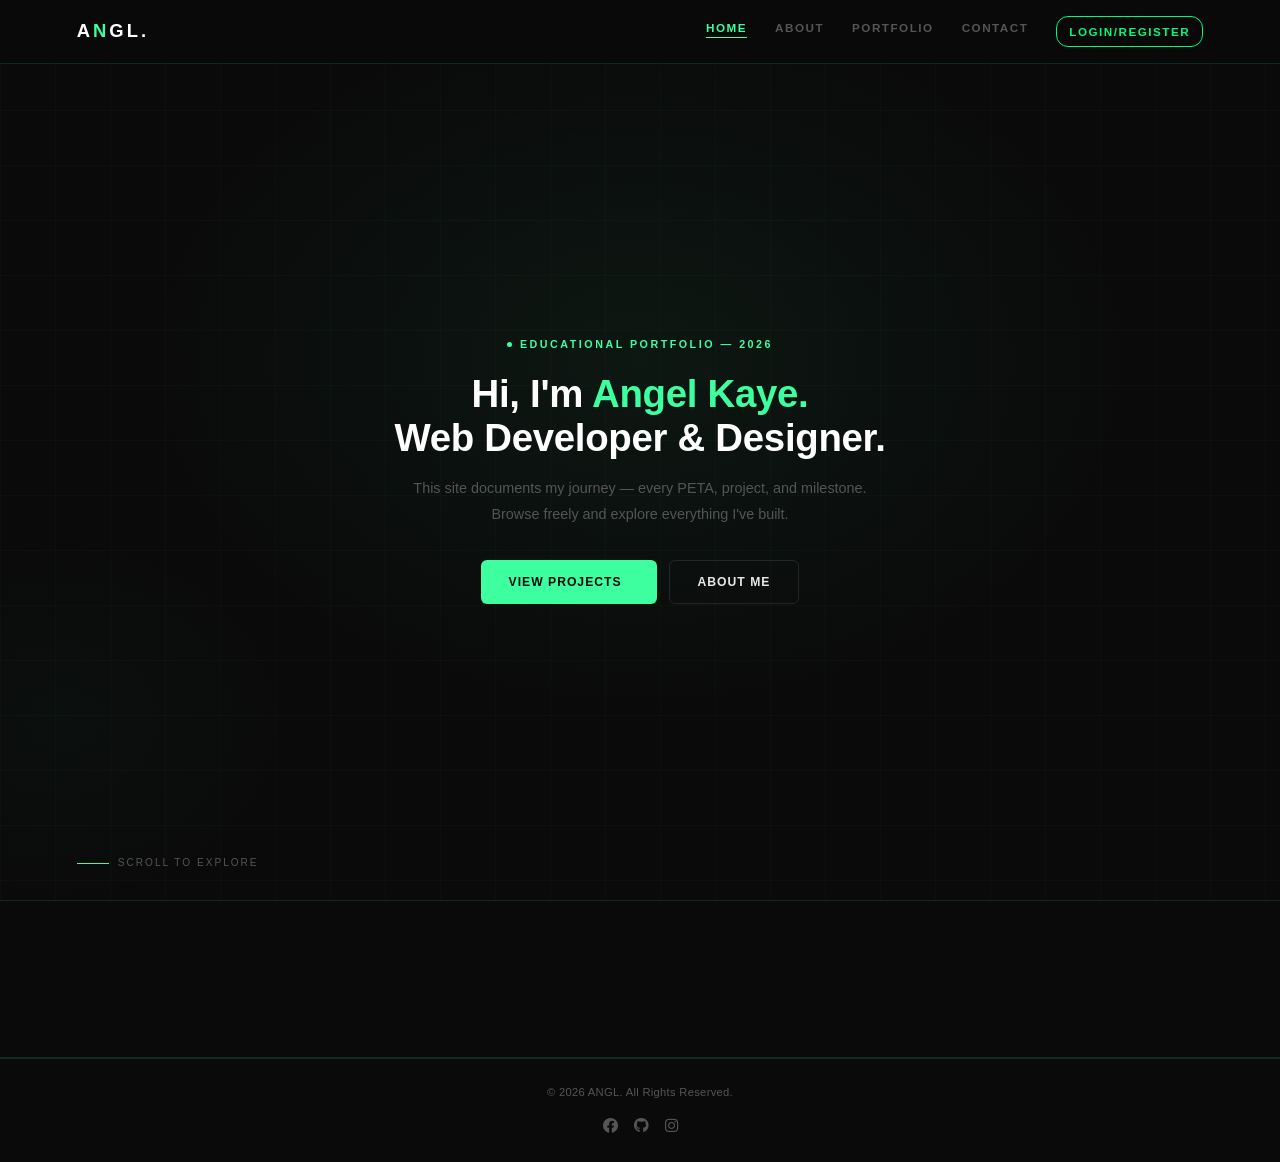
==== commit b7c99ed8: "Fix register/login flow and remove Google Sign-In" ====
--- a/index.html
+++ b/index.html
@@ -1,34 +1,31 @@
 <!DOCTYPE html>
 <html lang="en">
-
 <head>
   <meta charset="UTF-8">
   <meta name="viewport" content="width=device-width, initial-scale=1.0">
-
+  
   <meta http-equiv="X-Frame-Options" content="SAMEORIGIN">
   <meta http-equiv="X-Content-Type-Options" content="nosniff">
   <meta http-equiv="Referrer-Policy" content="strict-origin-when-cross-origin">
-  <meta http-equiv="Content-Security-Policy"
-    content="default-src 'self'; script-src 'self' https://cdnjs.cloudflare.com https://accounts.google.com; style-src 'self' 'unsafe-inline' https://cdnjs.cloudflare.com https://accounts.google.com; font-src 'self' https://cdnjs.cloudflare.com; img-src 'self' data: https:; connect-src 'self' https://www.google-analytics.com https://accounts.google.com; frame-src 'self' https://accounts.google.com;">
-
-  <title>AXHIE | HOMEPAGE</title>
+  <meta http-equiv="Content-Security-Policy" content="default-src 'self'; script-src 'self' https://cdnjs.cloudflare.com https://accounts.google.com; style-src 'self' https://cdnjs.cloudflare.com; font-src 'self' https://cdnjs.cloudflare.com; img-src 'self' data: https:; connect-src 'self' https://www.google-analytics.com; frame-src https://accounts.google.com;">
+  
+  <title>Home</title>
   <link rel="stylesheet" href="style.css">
   <link rel="stylesheet" href="https://cdnjs.cloudflare.com/ajax/libs/font-awesome/6.0.0/css/all.min.css">
 </head>
-
 <body>
 
   <nav class="navbar">
-    <div class="logo">A<span>X</span>HIE.</div>
+    <div class="logo">A<span>N</span>GL.</div>
     <button class="menu-toggle" id="mobile-menu" aria-label="Menu">
       <i class="fas fa-bars"></i>
     </button>
     <ul id="nav-list">
       <li><a href="index.html" class="active">Home</a></li>
       <li><a href="about.html">About</a></li>
-      <li><a href="portfolio.html">Projects</a></li>
+      <li><a href="portfolio.html">Portfolio</a></li>
       <li><a href="contact.html">Contact</a></li>
-      <li><a href="register.html" class="login-btn" id="authBtn">Login</a></li>
+      <li><a href="register.html" class="login-btn" id="authBtn">Register</a></li>
     </ul>
   </nav>
 
@@ -41,11 +38,10 @@
         Educational Portfolio — 2026
       </div>
       <h1>Hi, I'm <span>Angel Kaye.</span><br>Web Developer &amp; Designer.</h1>
-      <p>This site documents my journey — every PETA, project, and milestone. Browse freely and explore everything I've
-        built.</p>
+      <p>This site documents my journey — every PETA, project, and milestone. Browse freely and explore everything I've built.</p>
       <div class="hero-actions hero-actions-center">
         <a href="portfolio.html" class="btn-primary">
-          View Projects
+          View Projects <i class=""></i>
         </a>
         <a href="about.html" class="btn-outline">About Me</a>
       </div>
@@ -77,10 +73,9 @@
   </div>
 
   <footer>
-    <p>&copy; 2026 AXHIE. All Rights Reserved.</p>
+    <p>&copy; 2026 ANGL. All Rights Reserved.</p>
     <div class="socials">
-      <a href="https://www.facebook.com/profile.php?id=61567807212645" target="_blank" rel="noopener"
-        aria-label="Facebook">
+      <a href="https://www.facebook.com/profile.php?id=61567807212645" target="_blank" rel="noopener" aria-label="Facebook">
         <i class="fab fa-facebook"></i>
       </a>
       <a href="https://github.com/kxaehyy" target="_blank" rel="noopener" aria-label="GitHub">
@@ -93,5 +88,4 @@
   </footer>
   <script src="script.js"></script>
 </body>
-
-</html>+</html>
--- a/style.css
+++ b/style.css
@@ -1,30 +1,21 @@
 @import url('https://fonts.googleapis.com/css2?family=DM+Sans:ital,wght@0,300;0,400;0,500;0,600;1,400&family=Syne:wght@700;800&display=swap');
 
 :root {
-    --black: #0a0a0a;
-    --dark: #101010;
-    --surface: #161616;
-    --surface2: #1c1c1c;
-    --mint: #3dffa0;
-    --mint-dim: #1a7a4a;
-    --mint-soft: rgba(61, 255, 160, 0.07);
-    --mint-border: rgba(61, 255, 160, 0.13);
-    --text: #e8e8e8;
-    --muted: #555;
-    --white: #ffffff;
-}
-
-*,
-*::before,
-*::after {
-    margin: 0;
-    padding: 0;
-    box-sizing: border-box;
-}
-
-html {
-    scroll-behavior: smooth;
-}
+  --black:       #0a0a0a;
+  --dark:        #101010;
+  --surface:     #161616;
+  --surface2:    #1c1c1c;
+  --mint:        #3dffa0;
+  --mint-dim:    #1a7a4a;
+  --mint-soft:   rgba(61, 255, 160, 0.07);
+  --mint-border: rgba(61, 255, 160, 0.13);
+  --text:        #e8e8e8;
+  --muted:       #555;
+  --white:       #ffffff;
+}
+
+*, *::before, *::after { margin: 0; padding: 0; box-sizing: border-box; }
+html { scroll-behavior: smooth; }
 
 body {
     background: var(--black);
@@ -37,73 +28,44 @@
 }
 
 .navbar {
-    position: fixed;
-    top: 0;
+    position: fixed; 
+    top: 0; 
     width: 100%;
-    padding: 18px 6%;
-    display: flex;
-    justify-content: space-between;
-    align-items: center;
-    background: rgba(10, 10, 10, 0.75);
-    backdrop-filter: blur(24px);
-    -webkit-backdrop-filter: blur(24px);
+    padding: 16px 6%;
+    display: flex; 
+    justify-content: space-between; 
+    align-items: center;
+    background: rgba(10,10,10,0.92);
+    backdrop-filter: blur(18px);
     z-index: 1000;
-    border-bottom: 1px solid rgba(61, 255, 160, 0.15);
-    box-shadow: 0 4px 30px rgba(0, 0, 0, 0.5);
-    transition: all 0.3s ease;
+    border-bottom: 1px solid var(--mint-border);
 }
 
 .logo {
     font-family: 'Syne', sans-serif;
-    font-size: 1.15rem;
-    font-weight: 800;
-    letter-spacing: 3px;
-    color: var(--white);
-    text-decoration: none;
-}
-
-.logo span {
-    color: var(--mint);
-}
-
-.navbar ul {
-    display: flex;
-    gap: 28px;
+    font-size: 1.15rem; font-weight: 800;
+    letter-spacing: 3px; color: var(--white); text-decoration: none;
+}
+
+.logo span { 
+    color: var(--mint); 
+}
+
+.navbar ul { 
+    display: flex; 
+    gap: 28px; 
     list-style: none;
 }
 
 .navbar ul li a {
-    color: var(--muted);
-    font-size: 0.73rem;
+    color: var(--muted); 
+    font-size: 0.73rem; 
     font-weight: 600;
-    letter-spacing: 1.5px;
+    letter-spacing: 1.5px; 
     text-transform: uppercase;
-    text-decoration: none;
-    position: relative;
-    transition: color 0.3s ease;
-    padding-bottom: 4px;
-}
-
-.navbar ul li a::after {
-    content: '';
-    position: absolute;
-    width: 0;
-    height: 2px;
-    bottom: 0;
-    left: 0;
-    background-color: var(--mint);
-    transition: width 0.3s ease;
-    border-radius: 2px;
-}
-
-.navbar ul li a:hover::after,
-.navbar ul li a.active::after {
-    width: 100%;
-}
-
-.navbar ul li a:hover,
-.navbar ul li a.active {
-    color: var(--white);
+    text-decoration: none; 
+    position: relative; 
+    transition: color 0.25s;
 }
 
 .navbar ul li a.login-btn {
@@ -122,38 +84,35 @@
     color: #1a1a1a;
 }
 
-.navbar ul li a.login-btn::after {
-    display: none;
-}
+.navbar ul li a.login-btn::after { display: none; }
 
 .navbar ul li a::after {
-    content: '';
-    position: absolute;
-    bottom: -4px;
-    left: 0;
-    width: 0;
-    height: 1px;
-    background: var(--mint);
+    content: ''; 
+    position: absolute; 
+    bottom: -4px; left: 0;
+    width: 0; 
+    height: 1px; 
+    background: var(--mint); 
     transition: width 0.3s;
 }
 
 .navbar ul li a:hover,
-.navbar ul li a.active {
-    color: var(--mint);
+.navbar ul li a.active { 
+    color: var(--mint); 
 }
 
 .navbar ul li a:hover::after,
-.navbar ul li a.active::after {
-    width: 100%;
+.navbar ul li a.active::after { 
+    width: 100%; 
 }
 
 .menu-toggle {
-    display: none;
-    background: none;
+    display: none; 
+    background: none; 
     border: none;
-    color: var(--text);
-    font-size: 1rem;
-    cursor: pointer;
+    color: var(--text); 
+    font-size: 1rem; 
+    cursor: pointer; 
     padding: 4px;
 }
 
@@ -165,84 +124,83 @@
     align-items: center;
     text-align: center;
     padding: 120px 6% 80px;
-    position: relative;
-    overflow: hidden;
+    position: relative; overflow: hidden;
 }
 
 .hero-bg {
-    position: absolute;
-    inset: 0;
+    position: absolute; 
+    inset: 0; 
     pointer-events: none;
     background:
-        radial-gradient(ellipse 60% 60% at 50% 40%, rgba(61, 255, 160, 0.055) 0%, transparent 65%),
-        radial-gradient(ellipse 30% 35% at 5% 80%, rgba(61, 255, 160, 0.025) 0%, transparent 60%);
+      radial-gradient(ellipse 60% 60% at 50% 40%, rgba(61,255,160,0.055) 0%, transparent 65%),
+      radial-gradient(ellipse 30% 35% at 5%  80%, rgba(61,255,160,0.025) 0%, transparent 60%);
 }
 
 .hero-bg::before {
-    content: '';
-    position: absolute;
+    content: ''; 
+    position: absolute; 
     inset: 0;
     background-image:
-        linear-gradient(rgba(61, 255, 160, 0.022) 1px, transparent 1px),
-        linear-gradient(90deg, rgba(61, 255, 160, 0.022) 1px, transparent 1px);
+      linear-gradient(rgba(61,255,160,0.022) 1px, transparent 1px),
+      linear-gradient(90deg, rgba(61,255,160,0.022) 1px, transparent 1px);
     background-size: 55px 55px;
 }
 
 .info {
     z-index: 1;
     max-width: 620px;
-    display: flex;
-    flex-direction: column;
+    display: flex; 
+    flex-direction: column; 
     align-items: center;
     animation: fadeUp 0.8s ease both;
 }
 
 .info h1 {
     font-family: 'Syne', sans-serif;
-    font-size: 2.4rem;
+    font-size: 2.4rem; 
     font-weight: 800;
-    line-height: 1.15;
+    line-height: 1.15; 
     letter-spacing: -0.3px;
-    color: var(--white);
+    color: var(--white); 
     margin-bottom: 16px;
 }
 
-.info h1 span {
-    color: var(--mint);
-}
-
-.info>p {
-    font-size: 0.9rem;
+.info h1 span { 
+    color: var(--mint); 
+}
+
+.info > p {
+    font-size: 0.9rem; 
     line-height: 1.8;
-    color: var(--muted);
-    max-width: 460px;
+    color: var(--muted); 
+    max-width: 460px; 
     margin-bottom: 32px;
 }
 
 .hero-actions {
-    display: flex;
-    gap: 12px;
-    flex-wrap: wrap;
+    display: flex; 
+    gap: 12px; 
+    flex-wrap: wrap; 
     justify-content: center;
 }
 
 .scroll-hint {
-    position: absolute;
-    bottom: 28px;
+    position: absolute; 
+    bottom: 28px; 
     left: 6%;
-    display: flex;
-    align-items: center;
+    display: flex; 
+    align-items: center; 
     gap: 9px;
-    color: var(--muted);
+    color: var(--muted); 
     font-size: 0.63rem;
-    letter-spacing: 2px;
-    text-transform: uppercase;
+    letter-spacing: 2px; 
+    text-transform: uppercase; 
     z-index: 1;
 }
 
 .scroll-line {
-    width: 32px;
-    height: 1px;
+    width: 32px; 
+    height: 1px; 
     background: var(--mint);
     animation: scrollPulse 2s ease-in-out infinite;
 }
@@ -254,306 +212,302 @@
     align-items: center;
     gap: 60px;
     padding: 120px 6% 72px;
-    position: relative;
-    overflow: hidden;
+    position: relative; overflow: hidden;
 }
 
 .about-hero::before {
-    content: '';
-    position: absolute;
+    content: ''; 
+    position: absolute; 
     inset: 0;
     background:
-        radial-gradient(ellipse 55% 60% at 78% 45%, rgba(61, 255, 160, 0.055) 0%, transparent 65%),
-        radial-gradient(ellipse 30% 35% at 5% 80%, rgba(61, 255, 160, 0.025) 0%, transparent 60%);
+      radial-gradient(ellipse 55% 60% at 78% 45%, rgba(61,255,160,0.055) 0%, transparent 65%),
+      radial-gradient(ellipse 30% 35% at 5%  80%, rgba(61,255,160,0.025) 0%, transparent 60%);
     pointer-events: none;
 }
 
 .about-hero::after {
-    content: '';
-    position: absolute;
+    content: ''; 
+    position: absolute; 
     inset: 0;
     background-image:
-        linear-gradient(rgba(61, 255, 160, 0.02) 1px, transparent 1px),
-        linear-gradient(90deg, rgba(61, 255, 160, 0.02) 1px, transparent 1px);
-    background-size: 55px 55px;
-    pointer-events: none;
+      linear-gradient(rgba(61,255,160,0.02) 1px, transparent 1px),
+      linear-gradient(90deg, rgba(61,255,160,0.02) 1px, transparent 1px);
+    background-size: 55px 55px; pointer-events: none;
 }
 
 .about-intro {
-    z-index: 1;
+    z-index: 1; 
     animation: fadeUp 0.8s ease both;
 }
 
 .about-intro h1 {
     font-family: 'Syne', sans-serif;
-    font-size: 2.2rem;
+    font-size: 2.2rem; 
     font-weight: 800;
-    color: var(--white);
+    color: var(--white); 
     line-height: 1.12;
-    letter-spacing: -0.3px;
+    letter-spacing: -0.3px; 
     margin-bottom: 8px;
 }
 
-.about-intro h1 span {
-    color: var(--mint);
+.about-intro h1 span { 
+    color: var(--mint); 
 }
 
 .about-intro .school-tag {
-    display: inline-flex;
-    align-items: center;
+    display: inline-flex; 
+    align-items: center; 
     gap: 7px;
-    font-size: 0.7rem;
-    font-weight: 600;
+    font-size: 0.7rem; 
+    font-weight: 600; 
     letter-spacing: 2px;
-    text-transform: uppercase;
-    color: var(--mint);
-    opacity: 0.8;
+    text-transform: uppercase; 
+    color: var(--mint);
+    opacity: 0.8; 
     margin-bottom: 22px;
 }
 
 .about-intro p {
-    font-size: 0.88rem;
+    font-size: 0.88rem; 
     line-height: 1.85;
-    color: var(--muted);
-    max-width: 480px;
+    color: var(--muted); 
+    max-width: 480px; 
     margin-bottom: 14px;
 }
 
-.about-intro .hero-actions {
-    margin-top: 28px;
-    justify-content: flex-start;
+.about-intro .hero-actions {  
+    margin-top: 28px; 
+    justify-content: flex-start; 
 }
 
 .about-visual {
     position: relative;
-    display: flex;
-    justify-content: center;
-    align-items: center;
-    z-index: 1;
+    display: flex; 
+    justify-content: center; 
+    align-items: center;
+    z-index: 1; 
     animation: fadeUp 1s ease 0.2s both;
 }
 
 .about-photo-wrap {
-    position: relative;
-    width: 290px;
+    position: relative;  
+    width: 290px; 
     height: 340px;
 }
 
 .about-photo-wrap::before,
 .about-photo-wrap::after {
-    content: '';
+    content: ''; 
     position: absolute;
-    width: 22px;
+    width: 22px; 
     height: 22px;
-    border-color: var(--mint);
+    border-color: var(--mint); 
     border-style: solid;
-    z-index: 2;
+    z-index: 2; 
     pointer-events: none;
 }
-
-.about-photo-wrap::before {
-    top: -6px;
-    left: -6px;
-    border-width: 2px 0 0 2px;
-}
-
-.about-photo-wrap::after {
-    bottom: -6px;
-    right: -6px;
-    border-width: 0 2px 2px 0;
+.about-photo-wrap::before { 
+    top: -6px; 
+    left: -6px; 
+    border-width: 2px 0 0 2px; 
+}
+
+.about-photo-wrap::after  { 
+    bottom: -6px; 
+    right: -6px; 
+    border-width: 0 2px 2px 0; 
 }
 
 .about-photo-ring {
-    position: absolute;
+    position: absolute; 
     inset: 0;
-    border-radius: 12px;
+    border-radius: 12px; 
     border: 1px solid var(--mint-border);
-    pointer-events: none;
+    pointer-events: none; 
     z-index: 1;
 }
 
 .about-photo-ring::before,
 .about-photo-ring::after {
-    content: '';
+    content: ''; 
     position: absolute;
-    width: 22px;
+    width: 22px; 
     height: 22px;
-    border-color: var(--mint);
+    border-color: var(--mint); 
     border-style: solid;
 }
 
-.about-photo-ring::before {
-    top: -7px;
-    right: -7px;
-    border-width: 2px 2px 0 0;
-}
-
-.about-photo-ring::after {
-    bottom: -7px;
-    left: -7px;
-    border-width: 0 0 2px 2px;
+.about-photo-ring::before { 
+    top: -7px; 
+    right: -7px; 
+    border-width: 2px 2px 0 0; 
+}
+
+.about-photo-ring::after  { 
+    bottom: -7px; 
+    left: -7px; 
+    border-width: 0 0 2px 2px; 
 }
 
 .about-photo-wrap img {
-    width: 100%;
+    width: 100%; 
     height: 100%;
-    object-fit: cover;
+    object-fit: cover; 
     object-position: top center;
-    border-radius: 10px;
+    border-radius: 10px; 
     filter: grayscale(5%);
     transition: filter 0.4s, transform 0.4s;
-    position: relative;
-    z-index: 1;
+    position: relative; 
+    z-index: 1; 
     display: block;
 }
 
-.about-photo-wrap:hover img {
-    filter: grayscale(0%);
-    transform: scale(1.02);
+.about-photo-wrap:hover img { 
+    filter: grayscale(0%); 
+    transform: scale(1.02); 
 }
 
 .about-chip {
     position: absolute;
-    display: flex;
-    align-items: center;
+    display: flex; 
+    align-items: center; 
     gap: 8px;
     padding: 8px 14px;
-    background: var(--surface);
+    background: var(--surface); 
     border: 1px solid var(--mint-border);
     border-radius: 100px;
-    font-size: 0.7rem;
-    font-weight: 600;
+    font-size: 0.7rem; 
+    font-weight: 600; 
     color: var(--text);
-    white-space: nowrap;
+    white-space: nowrap; 
     z-index: 3;
-    box-shadow: 0 8px 24px rgba(0, 0, 0, 0.5);
+    box-shadow: 0 8px 24px rgba(0,0,0,0.5);
     animation: floatChip 4s ease-in-out infinite;
 }
 
-.about-chip i {
-    color: var(--mint);
-    font-size: 0.68rem;
-}
-
-.about-chip-top {
-    top: -20px;
-    left: -60px;
-    animation-delay: 0s;
-}
-
-.about-chip-bottom {
-    bottom: -20px;
-    right: -44px;
-    animation-delay: 2s;
-}
-
-.skills-section {
-    padding: 80px 6%;
+.about-chip i { 
+    color: var(--mint); 
+    font-size: 0.68rem; 
+}
+
+.about-chip-top { 
+    top: -20px; 
+    left: -60px; 
+    animation-delay: 0s; 
+}
+
+.about-chip-bottom { 
+    bottom: -20px; 
+    right: -44px; 
+    animation-delay: 2s; 
+}
+
+.skills-section { 
+    padding: 80px 6%; 
     background: var(--dark);
 }
 
 .skills-grid {
     display: grid;
     grid-template-columns: repeat(3, 1fr);
-    gap: 14px;
+    gap: 14px; 
     margin-top: 40px;
 }
 
 .skill-card {
     background: var(--surface);
-    border: 1px solid rgba(255, 255, 255, 0.04);
-    border-radius: 10px;
+    border: 1px solid rgba(255,255,255,0.04);
+    border-radius: 10px; 
     padding: 24px 20px;
-    transition: all 0.28s;
-    position: relative;
+    transition: all 0.28s; 
+    position: relative; 
     overflow: hidden;
 }
 
 .skill-card::after {
-    content: '';
-    position: absolute;
-    top: 0;
+    content: ''; 
+    position: absolute; 
+    top: 0; 
     left: 0;
-    width: 3px;
-    height: 100%;
+    width: 3px; 
+    height: 100%; 
     background: var(--mint);
-    opacity: 0;
+    opacity: 0; 
     transition: opacity 0.3s;
 }
 
-.skill-card:hover {
-    border-color: var(--mint-border);
-    transform: translateY(-3px);
-    box-shadow: 0 12px 32px rgba(0, 0, 0, 0.4);
-}
-
-.skill-card:hover::after {
-    opacity: 1;
+.skill-card:hover { 
+    border-color: var(--mint-border); 
+    transform: translateY(-3px); 
+    box-shadow: 0 12px 32px rgba(0,0,0,0.4); 
+}
+
+.skill-card:hover::after { 
+    opacity: 1; 
 }
 
 .skill-top {
-    display: flex;
-    align-items: center;
-    justify-content: space-between;
+    display: flex; 
+    align-items: center;
+    justify-content: space-between; 
     margin-bottom: 14px;
 }
 
 .skill-icon-wrap {
-    width: 36px;
-    height: 36px;
-    background: var(--mint-soft);
+    width: 36px; height: 36px;
+    background: var(--mint-soft); 
     border: 1px solid var(--mint-border);
     border-radius: 8px;
-    display: flex;
-    align-items: center;
+    display: flex; 
+    align-items: center; 
     justify-content: center;
-    font-size: 1rem;
+    font-size: 1rem; 
     color: var(--mint);
 }
 
 .skill-pct {
     font-family: 'Syne', sans-serif;
-    font-size: 1.2rem;
-    font-weight: 800;
-    color: var(--mint);
+    font-size: 1.2rem; 
+    font-weight: 800; 
+    color: var(--mint); 
     line-height: 1;
 }
 
 .skill-card h3 {
     font-family: 'Syne', sans-serif;
-    font-size: 0.8rem;
-    font-weight: 700;
-    color: var(--white);
+    font-size: 0.8rem; 
+    font-weight: 700; 
+    color: var(--white); 
     margin-bottom: 12px;
 }
 
 .skill-bar-bg {
-    height: 3px;
-    background: rgba(255, 255, 255, 0.06);
-    border-radius: 3px;
+    height: 3px; 
+    background: rgba(255,255,255,0.06);
+    border-radius: 3px; 
     overflow: hidden;
 }
 
 .skill-bar {
     height: 100%;
     background: linear-gradient(90deg, var(--mint-dim), var(--mint));
-    border-radius: 3px;
+    border-radius: 3px; 
     width: 0;
-    transition: width 1.3s cubic-bezier(0.4, 0, 0.2, 1);
-}
-
-.skill-bar.animate {
-    width: var(--w);
-}
-
-.interests-section {
-    padding: 72px 6% 80px;
+    transition: width 1.3s cubic-bezier(0.4,0,0.2,1);
+}
+
+.skill-bar.animate { 
+    width: var(--w); 
+}
+
+.interests-section { 
+    padding: 72px 6% 80px; 
 }
 
 .interests-grid {
-    display: flex;
-    flex-wrap: wrap;
-    gap: 10px;
+    display: flex; 
+    flex-wrap: wrap; 
+    gap: 10px; 
     margin-top: 36px;
 }
 
@@ -562,7 +516,6 @@
     align-items: center;
     gap: 7px;
     padding: 9px 16px;
-    margin-bottom: 30px;
     background: var(--surface);
     border: 1px solid rgba(255, 255, 255, 0.05);
     border-radius: 100px;
@@ -664,8 +617,8 @@
 
 .btn-primary:hover {
     background: #fff;
-    transform: translateY(-3px) scale(1.02);
-    box-shadow: 0 10px 25px rgba(61, 255, 160, 0.25);
+    transform: translateY(-2px);
+    box-shadow: 0 8px 22px rgba(61, 255, 160, 0.18);
 }
 
 .btn-outline {
@@ -689,8 +642,7 @@
 .btn-outline:hover {
     border-color: var(--mint);
     color: var(--mint);
-    transform: translateY(-3px) scale(1.02);
-    box-shadow: 0 10px 25px rgba(61, 255, 160, 0.08);
+    transform: translateY(-2px);
 }
 
 .stats-strip {
@@ -733,7 +685,7 @@
 
 .philosophy {
     text-align: center;
-    padding: 30px 26px;
+    padding: 40px 36px;
     background: var(--mint-soft);
     border: 1px solid var(--mint-border);
     border-radius: 10px;
@@ -745,7 +697,7 @@
     color: var(--mint);
     text-transform: uppercase;
     letter-spacing: 3px;
-    margin-bottom: 15px;
+    margin-bottom: 10px;
 }
 
 .philosophy p {
@@ -776,7 +728,7 @@
     content: '';
     position: absolute;
     inset: 0;
-    background-image:
+    background-image: 
         linear-gradient(rgba(61, 255, 160, 0.02) 1px, transparent 1px),
         linear-gradient(90deg, rgba(61, 255, 160, 0.02) 1px, transparent 1px);
     background-size: 55px 55px;
@@ -824,12 +776,11 @@
     display: flex;
     flex-direction: column;
     position: relative;
-    background: linear-gradient(145deg, var(--surface2), #141414);
+    background: var(--surface);
     border: 1px solid rgba(255, 255, 255, 0.04);
-    border-radius: 16px;
+    border-radius: 12px;
     overflow: hidden;
-    transition: all 0.4s cubic-bezier(0.175, 0.885, 0.32, 1.275);
-    box-shadow: 0 6px 16px rgba(0, 0, 0, 0.3);
+    transition: all 0.32s;
 }
 
 .project-card::before {
@@ -838,23 +789,21 @@
     top: 0;
     left: 0;
     width: 100%;
-    height: 3px;
+    height: 2px;
     background: linear-gradient(90deg, transparent, var(--mint), transparent);
-    opacity: 0.2;
-    transition: opacity 0.4s;
+    opacity: 0;
+    transition: opacity 0.3s;
     z-index: 2;
 }
 
 .project-card:hover {
-    border-color: rgba(61, 255, 160, 0.25);
-    transform: translateY(-8px) scale(1.01);
-    box-shadow: 0 24px 44px rgba(0, 0, 0, 0.6), 0 0 30px rgba(61, 255, 160, 0.08);
+    border-color: var(--mint-border);
+    transform: translateY(-5px);
+    box-shadow: 0 18px 48px rgba(0, 0, 0, 0.55);
 }
 
 .project-card:hover::before {
     opacity: 1;
-    background: linear-gradient(90deg, var(--mint), #fff, var(--mint));
-    box-shadow: 0 0 12px rgba(61, 255, 160, 0.8);
 }
 
 .p-carousel {
@@ -873,7 +822,7 @@
     display: flex;
     width: 100%;
     height: 100%;
-    transition: transform 0.38s cubic-bezier(0.4, 0, 0.2, 1);
+    transition: transform 0.38s cubic-bezier(0.4,0,0.2,1);
 }
 
 .p-carousel-slide {
@@ -894,7 +843,6 @@
     object-position: center center;
     filter: brightness(0.72);
     transition: filter 0.4s, transform 0.5s;
-    pointer-events: none;
 }
 
 .project-card:hover .p-carousel-slide img {
@@ -908,46 +856,29 @@
     display: flex;
     align-items: center;
     justify-content: center;
-    background: rgba(0, 0, 0, 0.28);
+    background: rgba(0,0,0,0.28);
     opacity: 0;
     transition: opacity 0.3s;
     pointer-events: none;
-    z-index: 1;
-}
-
-.p-carousel:hover .p-carousel-overlay {
-    opacity: 1;
-}
+}
+
+.p-carousel:hover .p-carousel-overlay { opacity: 1; }
 
 .p-carousel-overlay i {
     font-size: 1.5rem;
     color: var(--mint);
-    filter: drop-shadow(0 0 8px rgba(61, 255, 160, 0.6));
-}
-
-.p-carousel--video {
-    cursor: default;
-}
-
-.p-carousel--video .p-carousel-overlay {
-    display: flex;
-    pointer-events: all;
-    cursor: zoom-in;
-}
-
-.p-carousel--video video {
-    pointer-events: none;
+    filter: drop-shadow(0 0 8px rgba(61,255,160,0.6));
 }
 
 .p-arrow {
     position: absolute;
     top: 50%;
     transform: translateY(-50%);
-    z-index: 10;
+    z-index: 5;
     width: 28px;
     height: 28px;
-    background: rgba(0, 0, 0, 0.68);
-    border: 1px solid rgba(255, 255, 255, 0.14);
+    background: rgba(0,0,0,0.68);
+    border: 1px solid rgba(255,255,255,0.14);
     border-radius: 50%;
     display: flex;
     align-items: center;
@@ -957,34 +888,24 @@
     color: #fff;
     opacity: 0;
     transition: opacity 0.2s, background 0.2s, border-color 0.2s;
-    pointer-events: all;
-}
-
-.p-carousel:hover .p-arrow {
-    opacity: 1;
-}
-
-.p-arrow {
-    pointer-events: all !important;
-    z-index: 20;
-}
-
-.p-carousel video {
-    pointer-events: auto;
-}
-
-.p-arrow:hover {
-    background: var(--mint);
-    color: var(--black);
-    border-color: var(--mint);
-}
-
-.p-arrow.prev {
-    left: 8px;
-}
-
-.p-arrow.next {
-    right: 8px;
+}
+
+.p-carousel:hover .p-arrow { 
+    opacity: 1; 
+}
+
+.p-arrow:hover { 
+    background: var(--mint); 
+    color: var(--black); 
+    border-color: var(--mint); 
+}
+
+.p-arrow.prev { 
+    left: 8px; 
+}
+
+.p-arrow.next { 
+    right: 8px; 
 }
 
 .p-dots {
@@ -1002,13 +923,13 @@
     width: 5px;
     height: 5px;
     border-radius: 50%;
-    background: rgba(255, 255, 255, 0.32);
+    background: rgba(255,255,255,0.32);
     transition: background 0.25s, transform 0.25s;
 }
 
-.p-dot.active {
-    background: var(--mint);
-    transform: scale(1.4);
+.p-dot.active { 
+    background: var(--mint); 
+    transform: scale(1.4); 
 }
 
 .p-count {
@@ -1017,11 +938,11 @@
     right: 8px;
     z-index: 5;
     padding: 2px 7px;
-    background: rgba(0, 0, 0, 0.62);
-    border: 1px solid rgba(255, 255, 255, 0.1);
+    background: rgba(0,0,0,0.62);
+    border: 1px solid rgba(255,255,255,0.1);
     border-radius: 4px;
     font-size: 0.58rem;
-    color: rgba(255, 255, 255, 0.68);
+    color: rgba(255,255,255,0.68);
     pointer-events: none;
 }
 
@@ -1077,33 +998,29 @@
     flex: 1;
     display: flex;
     flex-direction: column;
-    gap: 12px;
-    padding: 24px 22px;
-    background: rgba(10, 10, 10, 0.4);
+    gap: 8px;
+    padding: 20px;
 }
 
 .peta-badge {
-    display: inline-flex;
-    align-items: center;
-    padding: 4px 10px;
-    background: rgba(61, 255, 160, 0.08);
-    color: var(--mint);
-    border: 1px solid rgba(61, 255, 160, 0.25);
-    border-radius: 6px;
-    font-size: 0.62rem;
-    font-weight: 800;
-    letter-spacing: 1.5px;
-    text-transform: uppercase;
-    box-shadow: 0 0 10px rgba(61, 255, 160, 0.05);
-}
-
-.peta-code {
-    font-size: 0.62rem;
+    display: inline-block;
+    padding: 2px 9px;
+    background: var(--mint-soft);
+    color: var(--mint);
+    border: 1px solid var(--mint-border);
+    border-radius: 3px;
+    font-size: 0.6rem;
     font-weight: 700;
     letter-spacing: 1px;
     text-transform: uppercase;
-    color: var(--muted);
-    padding-left: 4px;
+}
+
+.peta-code {
+    font-size: 0.6rem;
+    font-weight: 700;
+    letter-spacing: 1px;
+    text-transform: uppercase;
+    color: var(--muted);
 }
 
 .p-info h2 {
@@ -1118,10 +1035,10 @@
 
 .description {
     display: none;
-    margin: 4px 0 0 0;
-    font-size: 0.8rem;
-    color: #a0a0a0;
-    line-height: 1.75;
+    margin: 0;
+    font-size: 0.78rem;
+    color: var(--muted);
+    line-height: 1.7;
 }
 
 .description.active {
@@ -1131,46 +1048,24 @@
 
 .show-more {
     align-self: flex-start;
-    padding: 6px 18px;
-    background: rgba(61, 255, 160, 0.05);
-    color: var(--mint);
-    border: 1px solid rgba(61, 255, 160, 0.3);
-    border-radius: 6px;
+    padding: 5px 16px;
+    background: transparent;
+    color: var(--mint);
+    border: 1px solid var(--mint-border);
+    border-radius: 4px;
     cursor: pointer;
     font-family: 'DM Sans', sans-serif;
     font-size: 0.68rem;
-    font-weight: 700;
-    letter-spacing: 1.5px;
+    font-weight: 600;
+    letter-spacing: 1px;
     text-transform: uppercase;
-    transition: all 0.3s cubic-bezier(0.25, 1, 0.5, 1);
+    transition: all 0.22s;
 }
 
 .show-more:hover {
     background: var(--mint);
     color: var(--black);
     border-color: var(--mint);
-    transform: translateY(-2px);
-    box-shadow: 0 6px 15px rgba(61, 255, 160, 0.2);
-}
-
-.tech-tag {
-    display: inline-flex;
-    align-items: center;
-    padding: 4px 10px;
-    background: rgba(255, 255, 255, 0.03);
-    color: #d0d0d0;
-    border: 1px solid rgba(255, 255, 255, 0.08);
-    border-radius: 6px;
-    font-size: 0.6rem;
-    font-weight: 600;
-    letter-spacing: 1px;
-    text-transform: uppercase;
-    transition: all 0.25s;
-}
-
-.project-card:hover .tech-tag {
-    border-color: rgba(255, 255, 255, 0.15);
-    color: #fff;
 }
 
 .card-links {
@@ -1219,27 +1114,6 @@
     color: var(--mint);
 }
 
-.dropdown-item {
-    display: flex;
-    align-items: center;
-    gap: 8px;
-    padding: 8px 12px;
-    color: var(--text);
-    text-decoration: none;
-    font-size: 0.72rem;
-    font-weight: 600;
-    border-radius: 4px;
-    transition: all 0.2s;
-}
-
-.dropdown-item:hover {
-    background: rgba(61, 255, 160, 0.1);
-    color: var(--mint);
-}
-
-.visit-menu {
-    border: 1px solid rgba(61, 255, 160, 0.2) !important;
-}
 
 .collection-section {
     padding: 72px 6% 80px;
@@ -1254,16 +1128,14 @@
 }
 
 .collection-grid--unified {
-    display: grid;
-    grid-template-columns: 1fr 1fr;
-    gap: 24px;
-    align-items: start;
+      display: grid;
+      grid-template-columns: 1fr 1fr;
+      gap: 24px;
+      align-items: start;
 }
 
 @media (max-width: 768px) {
-    .collection-grid--unified {
-        grid-template-columns: 1fr;
-    }
+    .collection-grid--unified { grid-template-columns: 1fr; }
 }
 
 
@@ -1414,8 +1286,8 @@
     padding-bottom: 0;
 }
 
-.audio-track.hidden-track {
-    display: none;
+.audio-track.hidden-track { 
+    display: none; 
 }
 
 .audio-track.hidden-track.revealed {
@@ -1461,14 +1333,9 @@
     font-size: 0.6rem;
     transition: transform 0.25s;
 }
-
-.music-show-more-btn.open i {
-    transform: rotate(180deg);
-}
-
-/* =============================================
-   LIGHTBOX — FIXED
-   ============================================= */
+    
+.music-show-more-btn.open i { 
+    transform: rotate(180deg); }
 
 .lightbox {
     position: fixed;
@@ -1489,21 +1356,17 @@
     pointer-events: all;
 }
 
-/* KEY FIX: removed overflow:hidden so buttons aren't clipped,
-   and changed to overflow:visible so prev/next show outside image bounds */
 .lightbox-inner {
     position: relative;
     max-width: 85vw;
     max-height: 85vh;
-    /* overflow: hidden  <-- REMOVED, this was clipping the buttons */
+    overflow: hidden;
     background: var(--surface);
     border: 1px solid var(--mint-border);
     border-radius: 14px;
     box-shadow: 0 32px 80px rgba(0, 0, 0, 0.8);
     transform: scale(0.92);
     transition: transform 0.28s cubic-bezier(0.4, 0, 0.2, 1);
-    display: flex;
-    flex-direction: column;
 }
 
 .lightbox.open .lightbox-inner {
@@ -1517,9 +1380,6 @@
     max-width: 85vw;
     max-height: 75vh;
     object-fit: contain;
-    border-radius: 14px 14px 0 0;
-    /* KEY FIX: image must not block button clicks */
-    pointer-events: none;
 }
 
 .lightbox-caption {
@@ -1530,8 +1390,6 @@
     padding: 14px 20px;
     background: var(--dark);
     border-top: 1px solid rgba(255, 255, 255, 0.05);
-    border-radius: 0 0 14px 14px;
-    flex-shrink: 0;
 }
 
 .lb-left {
@@ -1560,25 +1418,23 @@
     letter-spacing: 1px;
 }
 
-/* KEY FIX: buttons now sit outside .lightbox-inner via absolute on .lightbox */
 .lightbox-close {
     position: absolute;
-    top: -14px;
-    right: -14px;
-    z-index: 10002;
+    top: 10px;
+    right: 12px;
+    z-index: 10;
     display: flex;
     align-items: center;
     justify-content: center;
-    width: 32px;
-    height: 32px;
-    background: #1c1c1c;
-    border: 1px solid rgba(255, 255, 255, 0.15);
+    width: 30px;
+    height: 30px;
+    background: rgba(0, 0, 0, 0.6);
+    border: 1px solid rgba(255, 255, 255, 0.1);
     border-radius: 50%;
     cursor: pointer;
     font-size: 0.8rem;
     color: var(--text);
     transition: all 0.2s;
-    pointer-events: all;
 }
 
 .lightbox-close:hover {
@@ -1592,37 +1448,29 @@
     position: absolute;
     top: 50%;
     transform: translateY(-50%);
-    z-index: 10002;
-    width: 42px;
-    height: 42px;
-    background: rgba(0, 0, 0, 0.75);
-    border: 1px solid rgba(255, 255, 255, 0.2);
+    z-index: 10;
+    width: 38px;
+    height: 38px;
+    background: rgba(0,0,0,0.62);
+    border: 1px solid rgba(255,255,255,0.18);
     border-radius: 50%;
     display: flex;
     align-items: center;
     justify-content: center;
     cursor: pointer;
-    font-size: 0.85rem;
+    font-size: 0.8rem;
     color: #fff;
     transition: all 0.22s;
-    pointer-events: all;
-}
-
-/* KEY FIX: moved outside the inner box so they're not clipped */
-.lightbox-prev {
-    left: -56px;
-}
-
-.lightbox-next {
-    right: -56px;
-}
+}
+
+.lightbox-prev { left: 14px; right: auto; }
+.lightbox-next { right: 14px; left: auto; }
 
 .lightbox-prev:hover,
 .lightbox-next:hover {
     background: var(--mint);
     color: var(--black);
     border-color: var(--mint);
-    transform: translateY(-50%) scale(1.08);
 }
 
 .lightbox-hint {
@@ -1647,7 +1495,7 @@
 .contact-bg {
     position: absolute;
     inset: 0;
-    background:
+    background: 
         radial-gradient(ellipse 50% 50% at 85% 18%, rgba(61, 255, 160, 0.05) 0%, transparent 65%),
         radial-gradient(ellipse 40% 40% at 10% 80%, rgba(61, 255, 160, 0.03) 0%, transparent 60%);
     pointer-events: none;
@@ -1657,7 +1505,7 @@
     content: '';
     position: absolute;
     inset: 0;
-    background-image:
+    background-image: 
         linear-gradient(rgba(61, 255, 160, 0.02) 1px, transparent 1px),
         linear-gradient(90deg, rgba(61, 255, 160, 0.02) 1px, transparent 1px);
     background-size: 55px 55px;
@@ -1968,7 +1816,7 @@
     content: '';
     position: absolute;
     inset: 0;
-    background-image:
+    background-image: 
         linear-gradient(rgba(61, 255, 160, 0.02) 1px, transparent 1px),
         linear-gradient(90deg, rgba(61, 255, 160, 0.02) 1px, transparent 1px);
     background-size: 55px 55px;
@@ -1978,140 +1826,84 @@
 .form-box {
     position: relative;
     z-index: 1;
+    display: grid;
+    grid-template-columns: 1fr 1.15fr;
     width: 100%;
-    max-width: 400px;
-    padding: 44px 40px;
+    max-width: 860px;
+    min-height: 480px;
+    padding: 0;
     background: var(--surface);
     border: 1px solid var(--mint-border);
     border-radius: 16px;
+    overflow: hidden;
     animation: fadeUp 0.6s ease both;
 }
 
-.form-box.auth-split {
-    max-width: 900px;
-    padding: 0;
-    display: flex;
-    overflow: hidden;
-    min-height: 550px;
-}
-
-@media (max-width: 768px) {
-    .form-box.auth-split {
-        flex-direction: column !important;
-    }
-}
-
-.auth-form-side {
-    flex: 1;
-    padding: 44px 40px;
+.form-visual {
+    position: relative;
     display: flex;
     flex-direction: column;
     justify-content: center;
+    padding: 44px 40px;
+    background:
+      radial-gradient(ellipse 80% 60% at 30% 20%, rgba(61,255,160,0.09) 0%, transparent 65%),
+      var(--dark);
+    border-right: 1px solid var(--mint-border);
+    overflow: hidden;
+}
+
+.form-visual::before {
+    content: '';
+    position: absolute;
+    inset: 0;
+    background-image:
+      linear-gradient(rgba(61,255,160,0.03) 1px, transparent 1px),
+      linear-gradient(90deg, rgba(61,255,160,0.03) 1px, transparent 1px);
+    background-size: 40px 40px;
+    pointer-events: none;
+}
+
+.form-visual-inner {
     position: relative;
-    z-index: 5;
-    background: var(--surface);
-}
-
-.auth-info-side {
-    flex: 1;
-    position: relative;
-    background: linear-gradient(to bottom, rgba(0, 0, 0, 0.4), rgba(10, 10, 10, 0.8)), url('images/Side-BG.png') center/cover no-repeat;
+    z-index: 1;
+}
+
+.form-visual .form-logo {
+    text-align: left;
+    margin-bottom: 32px;
+}
+
+.form-visual h3 {
+    font-family: 'Syne', sans-serif;
+    font-size: 1.4rem;
+    font-weight: 800;
+    line-height: 1.25;
+    color: var(--white);
+    margin-bottom: 12px;
+}
+
+.form-visual h3 span {
+    color: var(--mint);
+}
+
+.form-visual p {
+    font-size: 0.82rem;
+    line-height: 1.75;
+    color: var(--muted);
+    max-width: 300px;
+    margin-bottom: 24px;
+}
+
+.form-content {
     display: flex;
     flex-direction: column;
-    justify-content: space-between;
-    padding: 30px;
-    color: #ffffff;
-    z-index: 1;
-}
-
-@media (max-width: 768px) {
-    .auth-info-side {
-        min-height: 250px;
-    }
-}
-
-.auth-wave-divider {
-    position: absolute;
-    top: -1%;
-    bottom: -1%;
-    width: 35px;
-    background-image: url("data:image/svg+xml,%3Csvg xmlns='http://www.w3.org/2000/svg' viewBox='0 0 35 100' preserveAspectRatio='none'%3E%3Cpath d='M35,0 C0,30 0,70 35,100 L0,100 L0,0 Z' fill='%23161616'/%3E%3C/svg%3E");
-    background-size: 100% 100%;
-    z-index: 2;
-}
-
-.login-layout .auth-wave-divider {
-    left: -1px;
-    transform: rotate(0deg);
-}
-
-.register-layout .auth-wave-divider {
-    right: -1px;
-    transform: rotate(180deg);
-}
-
-@media (max-width: 768px) {
-    .auth-wave-divider {
-        display: none;
-    }
-}
-
-.auth-toolbar {
-    display: flex;
-    justify-content: flex-end;
-    align-items: center;
-}
-
-.back-link {
-    font-size: 0.68rem;
-    font-weight: 600;
-    color: #ffffff;
-    text-decoration: none;
-    background: rgba(255, 255, 255, 0.15);
-    padding: 6px 14px;
-    border-radius: 20px;
-    backdrop-filter: blur(4px);
-    transition: background 0.3s;
-}
-
-.back-link:hover {
-    background: rgba(255, 255, 255, 0.25);
-}
-
-.auth-info-content {
-    animation: fadeUp 0.8s ease backwards;
-    animation-delay: 0.2s;
-}
-
-.auth-info-content h3 {
-    font-family: 'Syne', sans-serif;
-    font-size: 1.6rem;
-    line-height: 1.2;
-    margin-bottom: 12px;
-    color: #ffffff;
-}
-
-.auth-info-text {
-    font-size: 0.85rem;
-    color: rgba(255, 255, 255, 0.8);
-    line-height: 1.7;
-    margin-bottom: 24px;
-}
-
-.auth-dots {
-    display: flex;
-    gap: 6px;
-}
-
-.auth-dots span {
-    width: 18px;
-    height: 4px;
-    background: rgba(255, 255, 255, 0.3);
-    border-radius: 2px;
-}
-
-.auth-dots span.active {
-    background: var(--white);
+    justify-content: center;
+    padding: 44px 44px;
+    overflow-y: auto;
+}
+
+.form-content .form-logo {
+    display: none;
 }
 
 .form-logo {
@@ -2333,7 +2125,7 @@
     margin-bottom: 4px;
 }
 
-#googleBtn>div {
+#googleBtn > div {
     margin: 0 auto !important;
 }
 
@@ -2383,6 +2175,26 @@
     text-decoration: none;
 }
 
+@media (max-width: 860px) {
+    .form-box {
+        grid-template-columns: 1fr;
+        max-width: 420px;
+        min-height: 0;
+    }
+
+    .form-visual {
+        display: none;
+    }
+
+    .form-content .form-logo {
+        display: block;
+    }
+
+    .form-content {
+        padding: 40px 32px;
+    }
+}
+
 footer {
     display: flex;
     flex-direction: column;
@@ -2418,55 +2230,23 @@
 }
 
 @keyframes fadeUp {
-    from {
-        opacity: 0;
-        transform: translateY(16px);
-    }
-
-    to {
-        opacity: 1;
-        transform: translateY(0);
-    }
+    from { opacity: 0; transform: translateY(16px); }
+    to   { opacity: 1; transform: translateY(0); }
 }
 
 @keyframes pulse {
-
-    0%,
-    100% {
-        opacity: 1;
-        transform: scale(1);
-    }
-
-    50% {
-        opacity: 0.4;
-        transform: scale(0.78);
-    }
+    0%, 100% { opacity: 1; transform: scale(1); }
+    50%       { opacity: 0.4; transform: scale(0.78); }
 }
 
 @keyframes scrollPulse {
-
-    0%,
-    100% {
-        width: 32px;
-        opacity: 0.3;
-    }
-
-    50% {
-        width: 50px;
-        opacity: 1;
-    }
+    0%, 100% { width: 32px; opacity: 0.3; }
+    50%       { width: 50px; opacity: 1; }
 }
 
 @keyframes floatChip {
-
-    0%,
-    100% {
-        transform: translateY(0);
-    }
-
-    50% {
-        transform: translateY(-6px);
-    }
+    0%, 100% { transform: translateY(0); }
+    50%       { transform: translateY(-6px); }
 }
 
 @media (max-width: 1100px) {
@@ -2580,18 +2360,12 @@
         max-width: 95vw;
     }
 
-    /* On mobile, put buttons inside since there's no room outside */
     .lightbox-prev {
-        left: 8px;
+        left: 6px;
     }
 
     .lightbox-next {
-        right: 8px;
-    }
-
-    .lightbox-close {
-        top: 8px;
-        right: 8px;
+        right: 6px;
     }
 }
 
@@ -2599,57 +2373,4 @@
     .skills-grid {
         grid-template-columns: 1fr;
     }
-}
-/* Filter Buttons */
-.portfolio-filters {
-    display: flex;
-    justify-content: center;
-    gap: 12px;
-    margin-bottom: 30px;
-    flex-wrap: wrap;
-}
-
-.filter-btn {
-    padding: 8px 20px;
-    background: transparent;
-    color: var(--text);
-    font-family: 'DM Sans', sans-serif;
-    font-size: 0.76rem;
-    font-weight: 600;
-    letter-spacing: 1px;
-    text-transform: uppercase;
-    border: 1px solid rgba(255, 255, 255, 0.1);
-    border-radius: 6px;
-    cursor: pointer;
-    transition: all 0.28s;
-}
-
-.filter-btn:hover,
-.filter-btn.active {
-    border-color: var(--mint);
-    color: var(--mint);
-    transform: translateY(-2px);
-    box-shadow: 0 5px 15px rgba(61, 255, 160, 0.08);
-}
-
-/* Tech Tags */
-.tech-tags {
-    margin-top: 12px;
-    display: flex;
-    gap: 6px;
-    flex-wrap: wrap;
-}
-
-.tech-tag {
-    display: inline-block;
-    padding: 3px 8px;
-    background: var(--surface2);
-    border: 1px solid var(--mint-border);
-    border-radius: 4px;
-    color: var(--mint);
-    font-size: 0.6rem;
-    font-weight: 600;
-    letter-spacing: 0.5px;
-    text-transform: uppercase;
-    cursor: default;
-}
+}
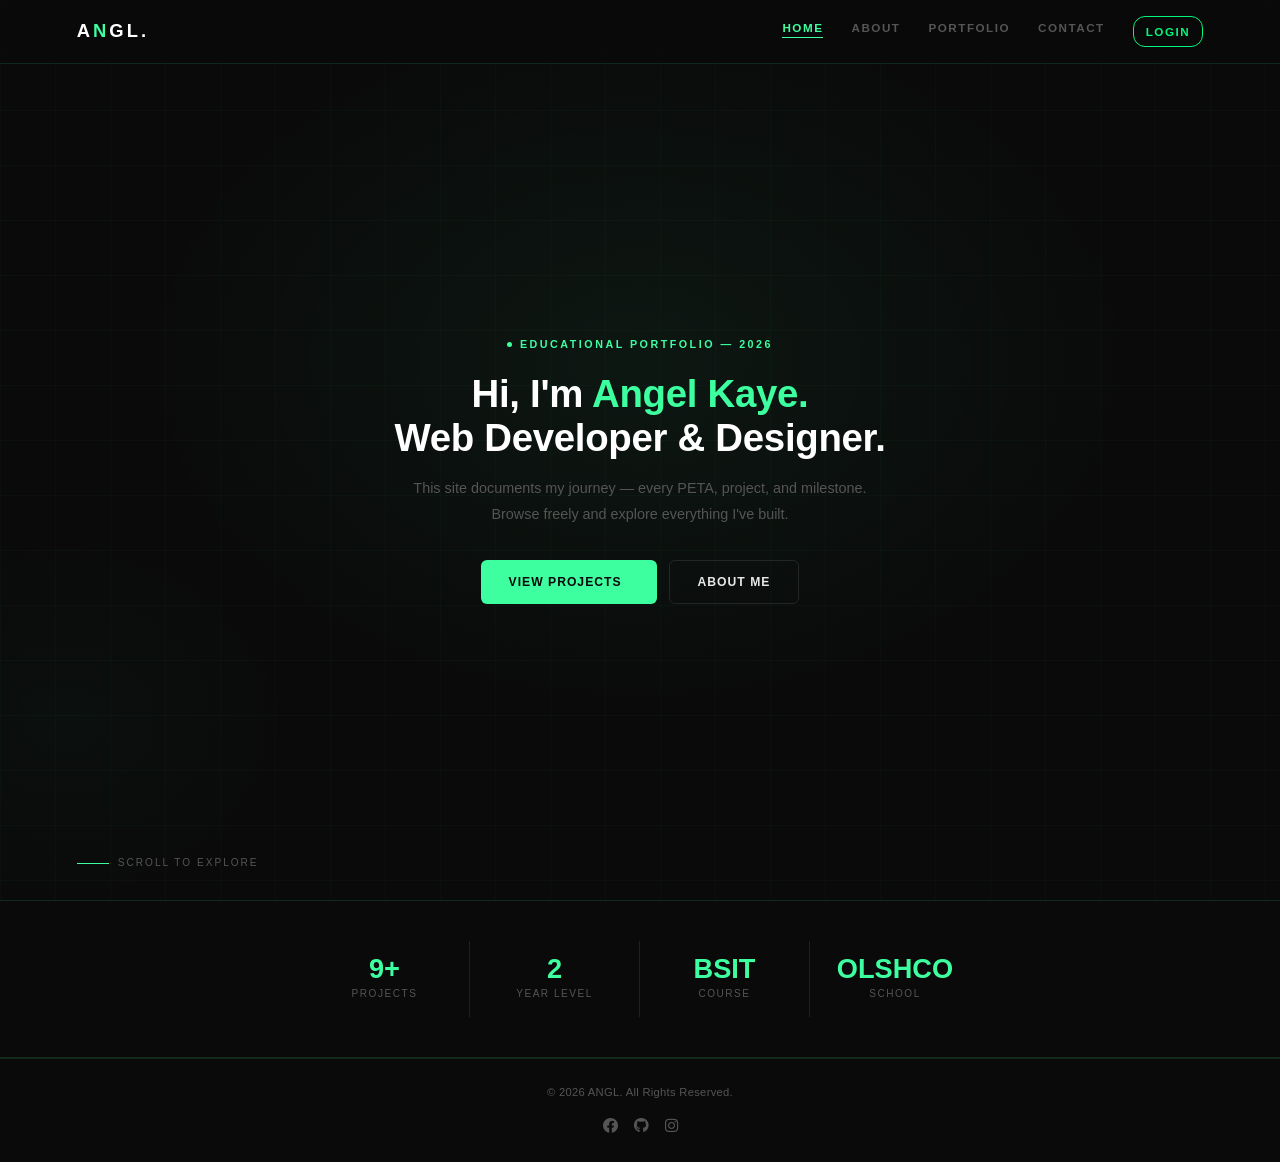
==== commit 360c520b: "Fix register form: correct fullname field id in script.js" ====
--- a/index.html
+++ b/index.html
@@ -7,7 +7,7 @@
   <meta http-equiv="X-Frame-Options" content="SAMEORIGIN">
   <meta http-equiv="X-Content-Type-Options" content="nosniff">
   <meta http-equiv="Referrer-Policy" content="strict-origin-when-cross-origin">
-  <meta http-equiv="Content-Security-Policy" content="default-src 'self'; script-src 'self' https://cdnjs.cloudflare.com https://accounts.google.com; style-src 'self' https://cdnjs.cloudflare.com; font-src 'self' https://cdnjs.cloudflare.com; img-src 'self' data: https:; connect-src 'self' https://www.google-analytics.com; frame-src https://accounts.google.com;">
+  <meta http-equiv="Content-Security-Policy" content="default-src 'self'; script-src 'self' https://cdnjs.cloudflare.com https://accounts.google.com; style-src 'self' 'unsafe-inline' https://cdnjs.cloudflare.com https://accounts.google.com https://fonts.googleapis.com; font-src 'self' https://cdnjs.cloudflare.com https://fonts.gstatic.com; img-src 'self' data: https:; connect-src 'self' https://www.google-analytics.com; frame-src https://accounts.google.com;">
   
   <title>Home</title>
   <link rel="stylesheet" href="style.css">
